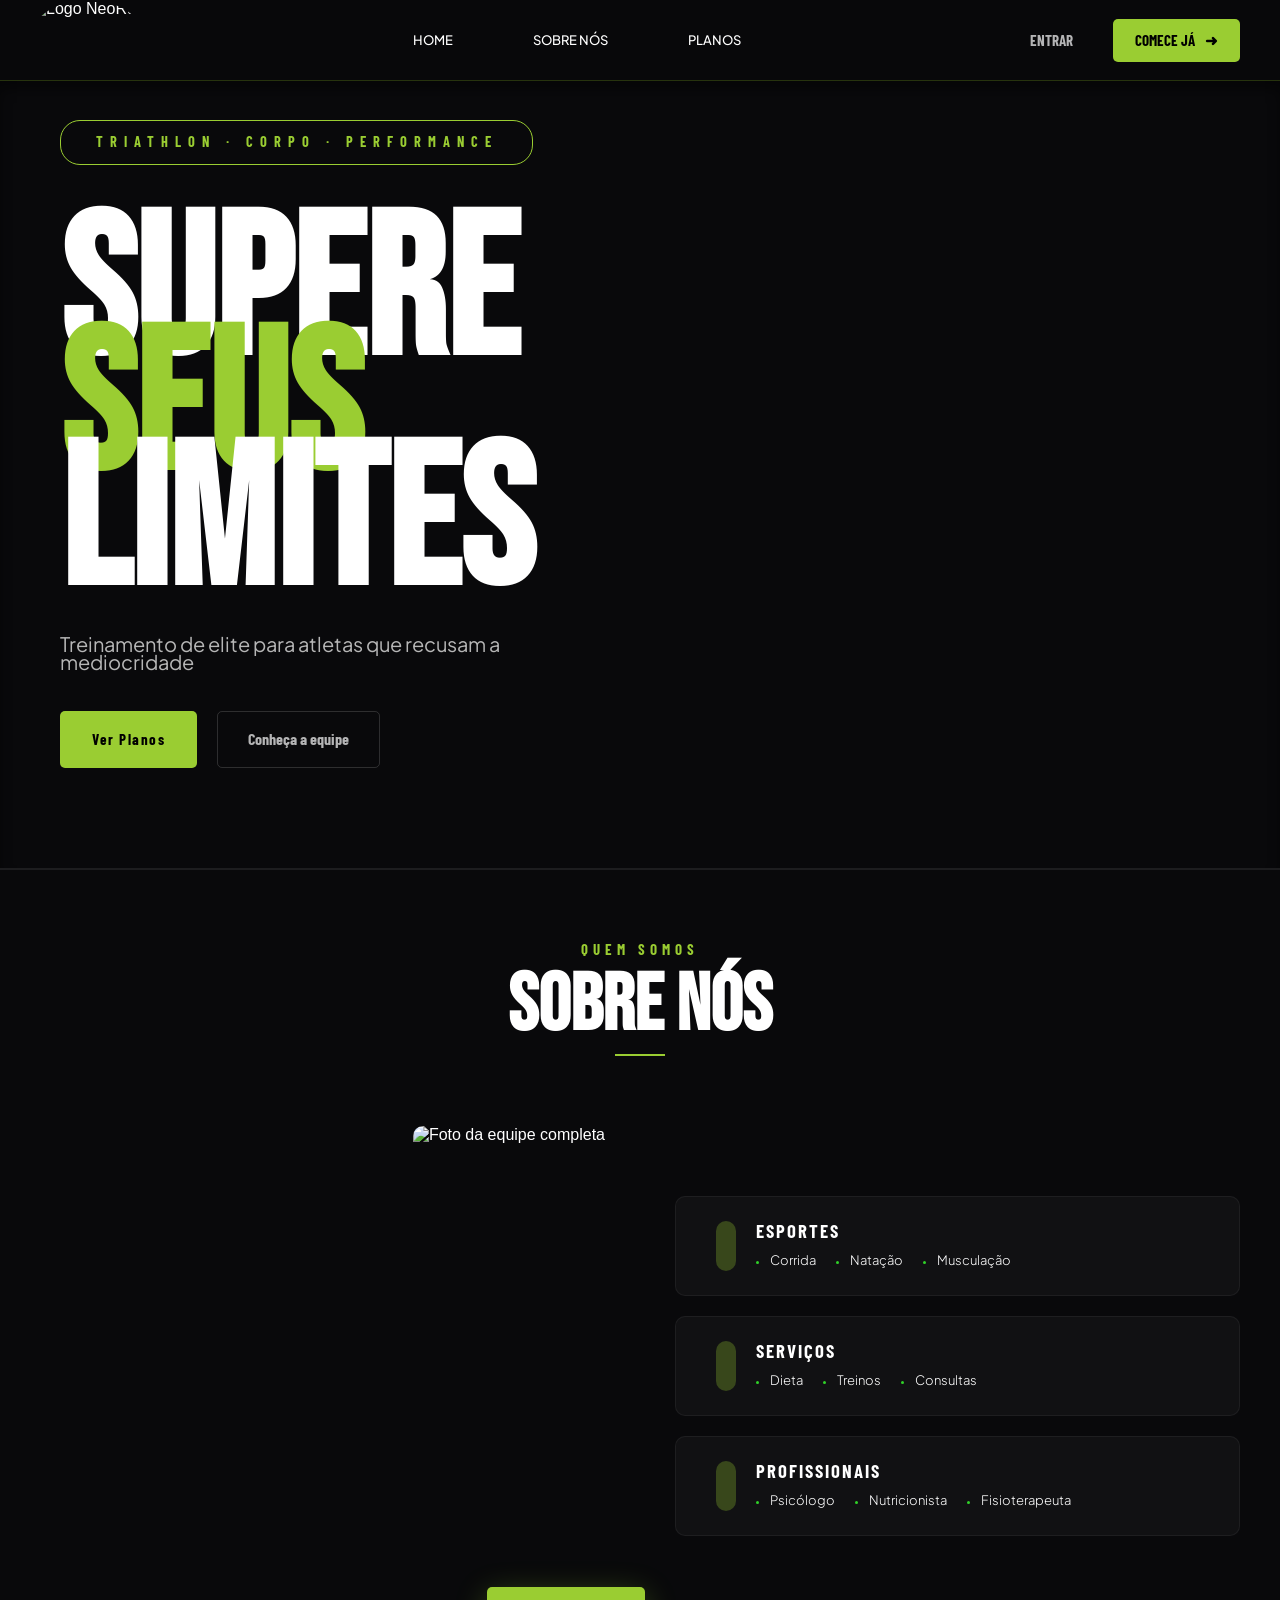
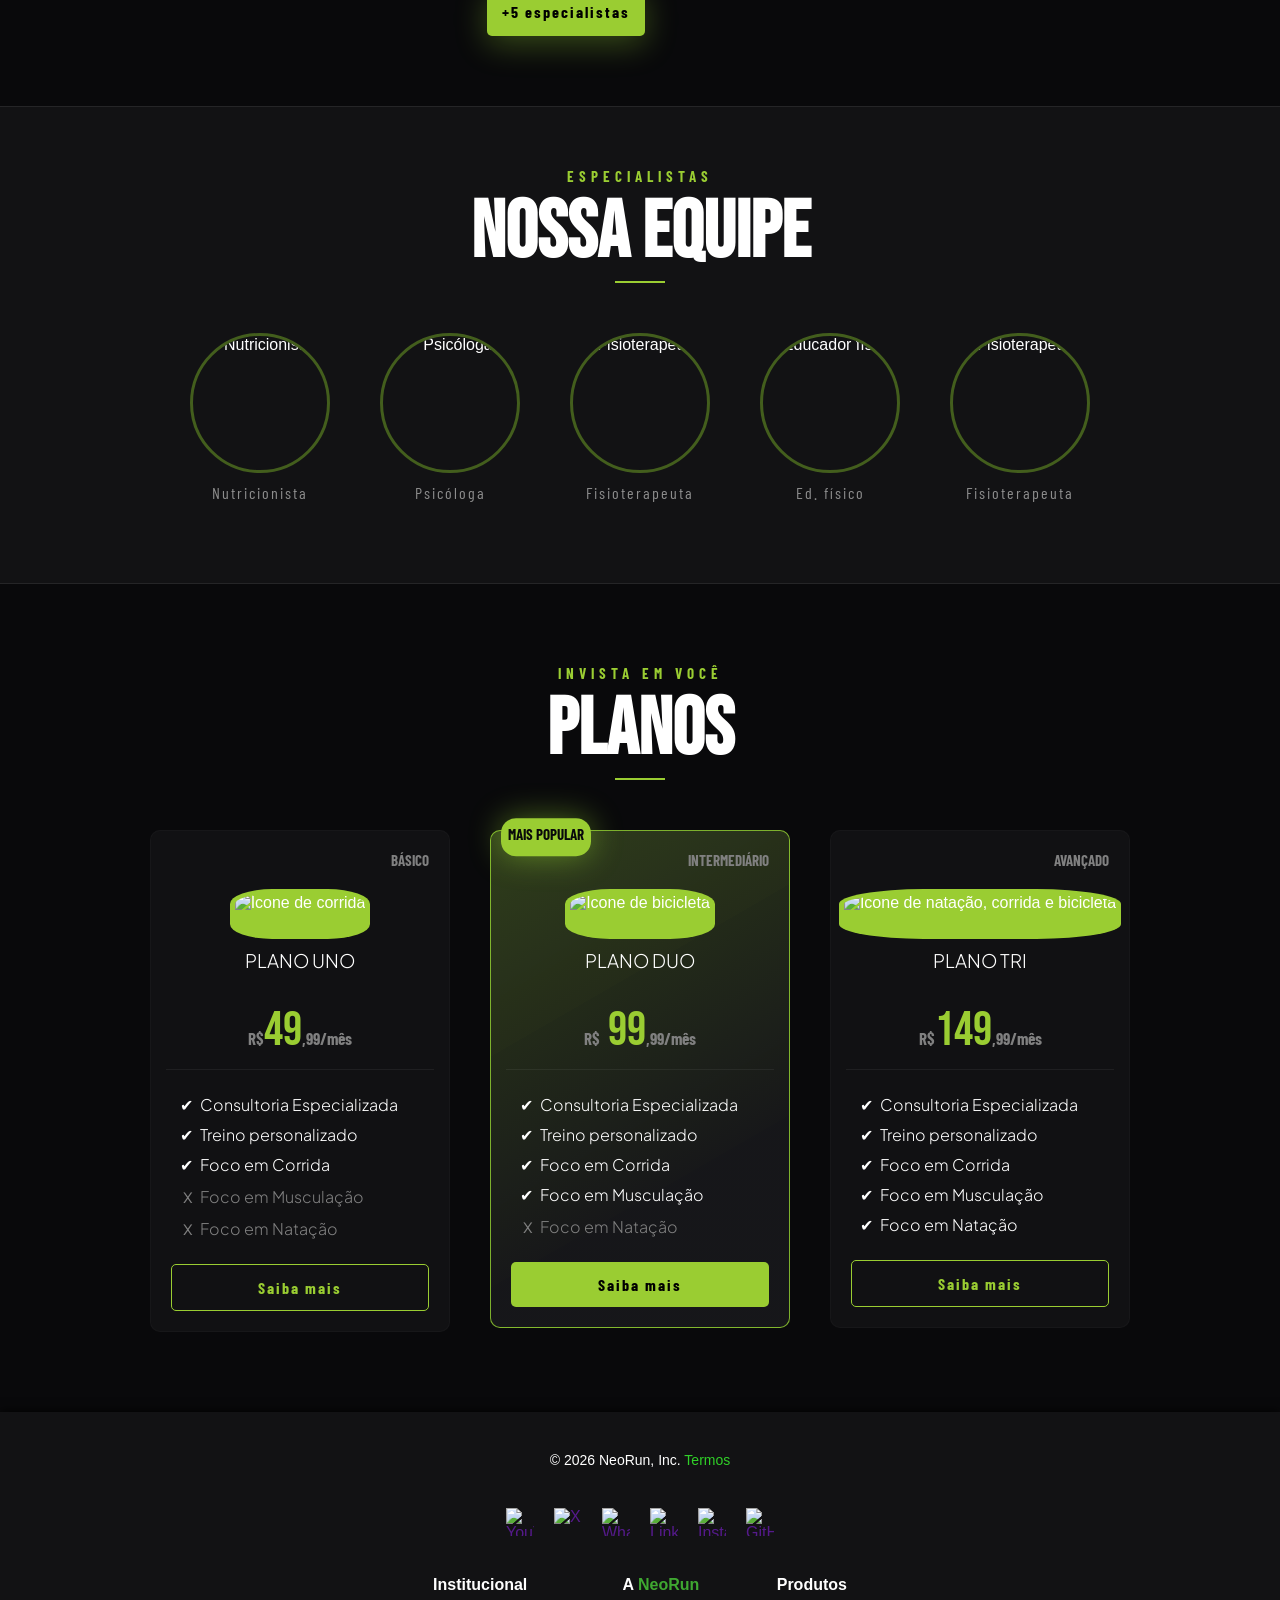
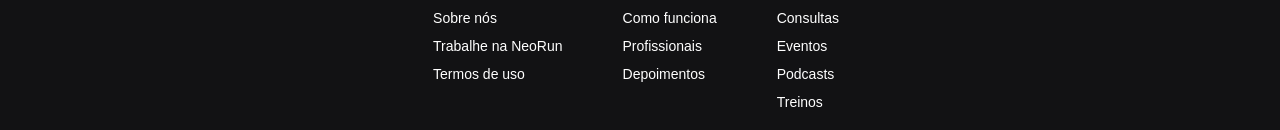
==== index.html @ 5eca9088 "entrar/login/cadastro" ====
<!DOCTYPE html>
<html lang="pt-br">

<head>
    <meta charset="UTF-8">
    <meta name="viewport" content="width=device-width, initial-scale=1.0">
    <link rel="stylesheet" href="css/style.css">
    <link rel="shortcut icon" href="img/favicon.ico" type="image/x-icon">
    <title>NeoRun</title>
</head>

<body>

    <!-- ── CABEÇALHO ─────────────────────────────────── -->
    
    <header class="header">
        
        <nav class="nav">
            <picture class="logo">
                <div class="fundo"></div>
                <img src="img/logo-neorun.png" alt="Logo NeoRun">
            </picture>

            <ul class="menu">
                <li><a href="#" tabindex="1">HOME</a></li>
                <li><a href="#sobrenos" tabindex="2">SOBRE NÓS</a></li>
                <li><a href="#areaplanos" tabindex="3">PLANOS</a></li>
            </ul>

            <div class="area-login">
                <div class="entrar">
                    <a href="login.html" class="botao-entrar">ENTRAR</a>
                </div>
                
                <div class="comece">
                    <a href="cadastro.html" tabindex="4">
                        COMECE JÁ
                        <span class="seta">➜</span>
                    </a>
                
                </div>
            </div>
            
        </nav>
    </header>

    <main>

        <!-- ── HERO ──────────────────────────────────── -->
        <div class="fundo"></div>
            <section class="hero" >
                
                <div class="hero-conteudo">
                    <span class="textomenor" tabindex="6">TRIATHLON · CORPO · PERFORMANCE</span>
                    <span class="textomaior" tabindex="5">
                    <div class="linha">SUPERE</div>
                    <div class="linha-verde">SEUS</div>
                    <div class="linha">LIMITES</div>  
                    </span>
                    <span class="slogan">
                        Treinamento de elite para atletas que recusam a <br>mediocridade
                    </span>
                    <div class="link-plano-equipe">
                        <a href="#areaplanos" class="link-plano">Ver Planos</a>
                        <a href="" class="link-equipe">Conheça a equipe</a>
                    </div>
                </div>
                
            </section>
      
        

        <!-- ── SOBRE NÓS ─────────────────────────────── -->
        <section class="sobrenos" id="sobrenos" aria-labelledby="titulo-sobrenos">
            <div class="titulos">
                <h3>QUEM SOMOS</h3>
                <h2 id="titulo-sobrenos" tabindex="7">SOBRE NÓS</h2>
                <hr>
            </div>
        </section>

        <section class="sobre">
            <picture class="profissionais">
                
                <img src="img/foto-equipe.avif" alt="Foto da equipe completa">
                <div class="destaque-equipe">
                    +5 especialistas
                </div>
            </picture>
            
            <div class="areas">
                <div class="area-card">
                    <img src="img/silhueta-do-corredor-correndo-rapido.png" alt="">
                    <div class="informacoes-area">
                        <h3 tabindex="8">ESPORTES</h3>
                        <ul>
                            <li tabindex="9"> Corrida</li>
                            <li tabindex="10">Natação</li>
                            <li tabindex="11">Musculação</li>
                        </ul>
                    </div>
                </div>
                <div class="area-card">
                    <img src="img/lista-de-controle.png" alt="">
                    <div class="informacoes-area">
                        <h3 tabindex="12">SERVIÇOS</h3>
                        <ul>
                            <li tabindex="13"> Dieta</li>
                            <li tabindex="14">Treinos </li>
                            <li tabindex="15">Consultas</li>
                        </ul>
                    </div>
                </div>
                <div class="area-card">
                    <img src="img/paciente.png" alt="">
                    <div class="informacoes-area">
                        <h3 tabindex="16">PROFISSIONAIS</h3>
                        <ul>
                            <li tabindex="17"> Psicólogo </li>
                            <li tabindex="18">Nutricionista </li>
                            <li tabindex="19">Fisioterapeuta</li>
                        </ul>
                    </div>
                    
                </div>
            </div>
        </section>

        <!-- ── EQUIPE ─────────────────────────────────── -->
        <section class="equipe" aria-labelledby="titulo-equipe">
            <div class="titulos">
                <h3>ESPECIALISTAS</h3>
                <h2 tabindex="20">NOSSA EQUIPE</h2>
                <hr>
            </div>
            <div class="membros">
                <div>
                    <img src="img/dr.1.jfif" alt="Nutricionista">
                    <p class="profissao">Nutricionista</p>
                </div>
                <div>
                    <img src="img/dr.2.jfif" alt="Psicóloga">
                    <p class="profissao">Psicóloga</p>
                </div>
                <div>
                    <img src="img/dr.3.jfif" alt="Fisioterapeuta">
                    <p class="profissao">Fisioterapeuta</p>
                </div>
                <div>
                    <img src="img/dr.4.jfif" alt="Educador físico">
                    <p class="profissao">Ed. físico</p>
                </div>
                <div>
                    <img src="img/dr.5.jfif" alt="Fisioterapeuta">
                    <p class="profissao">Fisioterapeuta</p>
                </div>
            </div>
        </section>

        <!-- ── PLANOS ─────────────────────────────────── -->
        <section class="planos" id="areaplanos" aria-labelledby="titulo-planos">
            <div class="titulos">
                <h3>INVISTA EM VOCÊ</h3>
                <h2 id="titulo-planos" tabindex="21">PLANOS</h2>
                <hr>
            </div>
            <div class="cards">

                <article class="card" tabindex="22">
                    <div class="normal">
                        <div class="classe">
                            <h4>BÁSICO</h4>
                        </div>
                        <img src="img/weakness.png" id="verde-baixo" alt="Ícone de corrida">
                        
                        <h3>PLANO UNO</h3>
                        <div class="card-preco">
                            <h2><span>R$</span>49<span>,99/mês</span></h2>
                        </div>
                        <ul>
                            <li class="check">Consultoria Especializada</li>
                            <li class="check">Treino personalizado</li>
                            <li class="check">Foco em Corrida</li>
                            <li class="bloqueio">Foco em Musculação</li>
                            <li class="bloqueio">Foco em Natação</li>
                        </ul>
                        <a href="cadastro.html" tabindex="23" class="butao-secundario">Saiba mais</a>
                    </div>
                </article>

                <article class="card" tabindex="24">
                    <div class="pop">
                        <div class="classe-popular">
                            <h4 class="popular">MAIS POPULAR</h4>
                            <h4 class="nivel">INTERMEDIÁRIO</h4>
                        
                        </div>
                        
                        <div class="conjunto-classe">
                            <img src="img/biceps.png" id="amarelo-medio" alt="Ícone de bicicleta">
                        
                        </div>
                        
                        <h3>PLANO DUO</h3>
                        <div class="card-preco">
                            <h2><span>R$</span> 99<span>,99/mês</span></h2>
                        </div>
                        <ul>
                            <li class="check">Consultoria Especializada</li>
                            <li class="check">Treino personalizado</li>
                            <li class="check">Foco em Corrida</li>
                            <li class="check">Foco em Musculação</li>
                            <li class="bloqueio">Foco em Natação</li>
                        </ul>
                        <a href="cadastro.html" tabindex="25" class="botao-primario">Saiba mais</a>
                    </div>
                </article>

                <article class="card" tabindex="26">
                   
                    <div class="normal">
                        <div class="classe">
                            <h4>AVANÇADO</h4>
                        </div>
                        <img src="img/muscle.png" id="vermelho-alto" alt="Ícone de natação, corrida e bicicleta">
                        
                        <h3>PLANO TRI</h3>
                        <div class="card-preco">
                            <h2><span>R$</span>149<span>,99/mês</span></h2>
                        </div>
                        <ul>
                            <li class="check">Consultoria Especializada</li>
                            <li class="check">Treino personalizado</li>
                            <li class="check">Foco em Corrida</li>
                            <li class="check">Foco em Musculação</li>
                            <li class="check">Foco em Natação</li>
                        </ul>
                        <a href="cadastro.html" tabindex="27" class="butao-secundario">Saiba mais</a>
                    </div>
                </article>

            </div>
        </section>

    </main>

    <!-- ── RODAPÉ ──────────────────────────────────────── -->
    <footer>
        <div class="foot-text">
            © 2026 NeoRun, Inc. <a href="#">Termos</a>
        </div>

        <div class="foot-social">
            <a href="" aria-label="YouTube"><img src="img/iconeYoutube.png" alt="YouTube"></a>
            <a href="" aria-label="X (Twitter)"><img src="img/twitter-alt.png" alt="X"></a>
            <a href="" aria-label="WhatsApp"><img src="img/whatsapp.png" alt="WhatsApp"></a>
            <a href="" aria-label="LinkedIn"><img src="img/linkedin.png" alt="LinkedIn"></a>
            <a href="" aria-label="Instagram"><img src="img/instagram.png" alt="Instagram"></a>
            <a href="" aria-label="GitHub"><img src="img/github.png" alt="GitHub"></a>
        </div>

        <div class="foot-geral">
            <div class="institucional">
                <h3>Institucional</h3>
                <a href="">Sobre nós</a>
                <a href="">Trabalhe na NeoRun</a>
                <a href="">Termos de uso</a>
            </div>
            <div class="neorun">
                <h3>A <span>NeoRun</span></h3>
                <a href="">Como funciona</a>
                <a href="">Profissionais</a>
                <a href="">Depoimentos</a>
            </div>
            <div class="produto">
                <h3>Produtos</h3>
                <a href="">Consultas</a>
                <a href="">Eventos</a>
                <a href="">Podcasts</a>
                <a href="">Treinos</a>
            </div>
        </div>
    </footer>

    <!-- ── ACESSIBILIDADE VLibras ──────────────────────── -->
    <div vw class="enabled">
        <div vw-access-button class="active"></div>
        <div vw-plugin-wrapper>
            <div class="vw-plugin-top-wrapper"></div>
        </div>
    </div>
    <script src="https://vlibras.gov.br/app/vlibras-plugin.js"></script>
    <script>
        new window.VLibras.Widget('https://vlibras.gov.br/app');
    </script>

</body>

</html>
---- css/style.css ----
@charset "UTF-8";
@import url('https://fonts.googleapis.com/css2?family=Barlow+Condensed:ital,wght@0,100;0,200;0,300;0,400;0,500;0,600;0,700;0,800;0,900;1,100;1,200;1,300;1,400;1,500;1,600;1,700;1,800;1,900&family=Bebas+Neue&family=Plus+Jakarta+Sans:ital,wght@0,200..800;1,200..800&display=swap');

/* ─────────────────────────────────────────────────────
   VARIÁVEIS
───────────────────────────────────────────────────── */
:root {
    --fonte-padrao:    Arial, Helvetica, sans-serif;
    --fonte-plus:  "Plus Jakarta Sans", sans-serif;
    --fonte-condesed: "Barlow Condensed", sans-serif;
    --fonte-bebas: "Bebas Neue",sans-serif;
    --verde-destaque:   yellowgreen;
    --verde-secundario: #30d128;
    --verde-primario:   #3fa831;

    --preto-claro:  rgba(32, 33, 36, 0.376);
    --preto-escuro: #09090b;
}

/* ─────────────────────────────────────────────────────
   RESET
───────────────────────────────────────────────────── */
* {
    margin: 0;
    padding: 0;
    box-sizing: border-box;
}

/* text-decoration e font-family não pertencem ao reset global —
   devem ser declarados nos seletores específicos */

html {
    scroll-behavior: smooth;
    font-family: var(--fonte-padrao);
    font-size: 16px;
}

body {
    background-color: var(--preto-escuro);
    color: white;
    font-size: 1rem;
    font-weight: 300;
}

img {
    display: block;
    max-width: 100%;
}

a {
    text-decoration: none;
}

ul {
    list-style: none;
}

/* ─────────────────────────────────────────────────────
   CABEÇALHO / NAV
───────────────────────────────────────────────────── */

.header {
    background-color: #09090bab;
    backdrop-filter: blur(16px);
    width: 100%;
    position: fixed;
    z-index: 1;
    border-bottom: rgb(39, 51, 14) solid 1px;
}


.nav {
    display: flex;
    justify-content: space-between;
    align-items: center;
    height: 100%;
}

/* Logo */
.logo {
    display: flex;
    height: 80px;
}

.logo img {
    border-radius: 50%;
    margin-left: 30px;
}

/* Menu */
.menu {
    display: flex;
    flex-wrap: wrap;
    gap: 10px;
}

.menu li {
    list-style: none;
    margin: 0 25px;
    transition: transform 0.5s ease;
}

.menu li:hover {
    transform: scale(1.2);
}

.menu a {
    color: white;
    font-family: var(--fonte-plus);
    font-weight: 500;
    font-size: small;
    padding: 10px;
    border-radius: 5px;
    transition: color 0.5s ease;
}

.menu a:hover {
    color: var(--verde-destaque);
    
}

.area-login{
    display: flex;
    align-items: center;
    gap: 20px;
}

.botao-entrar{
    color:  rgba(255,255,255,0.7);
    position: relative;
    padding: 5px 20px; 
    font-family: var(--fonte-condesed);
    font-weight: bold;
    font-size: 15px;
    border-radius: 5px;
    transition: 0.35s ease;
}
.botao-entrar::after{
    content: '';
    position: absolute;
    bottom: 0px;
    left: 25%;
    width: 50%;
    height: 2px;
    border-radius: 10px;
    background: var(--verde-destaque);
    transform: translateX(-50%) scaleX(0);
    transition: 0.35s ease;
}
.botao-entrar:hover{
    color: var(--verde-destaque);
}
.botao-entrar:hover::after{
     transform: translateX(0%) scaleX(1);
}

/* Botão "Comece Já" */


.comece a {
    display: inline-flex;
    align-items: center;
    color: black;
    background-color: var(--verde-destaque);
    font-family: var(--fonte-condesed);
    font-size: 15px;
    font-weight: bold; /* era "5" — valor inválido, corrigido para 400 */
    padding: 10px 20px;
    margin-right: 40px;
    border-radius: 5px;
    border: 2px solid transparent;
    transition: background-color 0.5s ease, color 0.5s ease, border-color 0.5s ease;
}

.comece a:hover {
    background-color: transparent;
    color: var(--verde-destaque);
    border: var(--verde-destaque) solid 2px;
}

.comece a .seta{
    margin-left: 10px;
    font-size: 15px;

    transition: transform 0.35s;
}
.comece a:hover .seta{
    transform: translateX(5px);
}
/* ─────────────────────────────────────────────────────
   HERO
───────────────────────────────────────────────────── */
.fundo{
    background-color: #09090b;
    height: 80px;
    
}
.hero {
    width: 100%;
    height: 150%;
    background-image: url("../img/fundoimg.png");
    background-repeat: no-repeat;
    background-size: cover;
    background-position: center;
    box-shadow: inset 0 10px 12px rgba(0, 0, 0, 0.4);
    margin-bottom: 40px;
    padding-left: 10px;
    /* garante que o conteúdo interno seja centralizado */
    display: flex;
    align-items: start;
    flex-direction: column;
    justify-content: end;
    border-bottom: rgba(128, 128, 128, 0.171) solid 2px;
}

.hero-conteudo{
    display: flex;
    flex-direction: column;
    margin-left: 50px;
    line-height: 0.9;
}
.textomenor {
    font-family: var(--fonte-condesed);
    font-size: 0.9rem;
    font-weight: bold;
    padding: 15px;
    margin: 40px 0px;
    color: var(--verde-destaque);
    border:  var(--verde-destaque) solid 1px;
    border-radius: 20px;
    
    letter-spacing: 7px;
    text-align: center
}
.textomaior {
    display: flex;
    flex-direction: column;
    justify-content: start;
    color: white;
    width: 100%;
    font-family: var(--fonte-bebas);
    font-weight:bold;
    font-size: 200px;
    
}
.linha-verde{
    color: var(--verde-destaque);
    line-height: 50px;
}



.slogan{
    color: rgb(182, 182, 182);
    font-family: var(--fonte-plus);
    font-size: 20px;
    font-weight: normal;
    margin: 20px 0px;
}
.link-plano-equipe{
    display: flex;
    gap: 20px;
    flex-wrap: wrap;
    margin: 20px 0px 100px 0px;
}

.link-plano{
    background-color: var(--verde-destaque);
    color: black;
    font-weight: bold;
    font-family: var(--fonte-condesed);
    font-size: 15px;
    letter-spacing: 0.1em;
    border-radius: 5px;
    padding: 20px 30px;
    border: transparent solid 2px;
    transition: 0.35s linear;

}
.link-plano:hover{
    background-color: transparent;
    color: var(--verde-destaque);
    border: var(--verde-destaque) solid 2px;
}
.link-equipe{
    color:  rgba(255,255,255,0.7);
    padding: 20px 30px;
    font-family: var(--fonte-condesed);
    font-weight: bold;
    
    border-radius: 5px;
    border:rgba(255,255,255,0.15) solid 1px;
    transition: 0.35s linear;
}
.link-equipe:hover{
    border: var(--verde-destaque) solid 1px;
    color: var(--verde-destaque);
}
/* ─────────────────────────────────────────────────────
   SOBRE NÓS — título
───────────────────────────────────────────────────── */
.sobrenos {
    display: flex;
    flex-direction: column;
    justify-content: center;
    align-items: center;
    padding: 30px 20px 20px;
    scroll-margin-top: 20px; /* compensa possível header fixo no futuro */
    
}
.titulos{
    display: flex;
    flex-direction: column;
    align-items: center;
    justify-content: center;
}
.titulos h3{
    font-family: var(--fonte-condesed);
    color: var(--verde-destaque);
    font-size: 15px;
    font-weight: bold;
    letter-spacing: 5px;
}
.titulos h2 {
    font-size: 5rem;
    font-family: var(--fonte-bebas);
    
}

.titulos hr{
    width: 50px;
    border: var(--verde-destaque) solid 1px;
    margin-bottom: 50px;
}
/* ─────────────────────────────────────────────────────
   SOBRE NÓS — cards de área
───────────────────────────────────────────────────── */
.sobre {
    display: flex;
    align-items: center;
    justify-content: space-between;
    width: 1200px;
    margin: auto;
    gap: 70px;
    
}

.areas{
    display: flex;
    flex-direction: column;
    gap: 20px;
    align-items: center;
    width: 50%;
}
/* Card de área (esportes / serviços / profissionais) */
.sobre .area-card {
    display: flex;
    align-items: center;
    gap: 20px;
    background-color: var(--preto-claro);
    width: 100%;
    height: 100px;
    padding: 40px;
    border: 1px solid rgba(255, 255, 255, 0.055);
    border-radius: 10px;
    text-align: center;
    
}

.sobre  .area-card img {
    background-color: rgba(153, 205, 50, 0.288);
    padding: 10px;
    height: 50px;
    border-radius: 10px;
}

.sobre  .area-card h3 {
    margin-bottom: 10px;
    font-family: var(--fonte-condesed);
    font-weight: bold;
    text-align: start;
    letter-spacing: 2px;
}
.area-card ul{
    display: flex;
    gap:20px;
    list-style: inside;

}
.sobre .area-card li {
    margin-bottom: 5px;
    font-family: var(--fonte-plus);
    font-weight: 300;
    font-size: 13px;

}
.area-card li::marker{
    font-size: 10px;
    color: #30d128;
    
}

/* Foto da equipe na seção "sobre" */
.profissionais{
    position: relative;
    display: flex;
    align-items: end;
    justify-content: end;
    width: 50%;
}
.profissionais img {
    height: 480px;
    border-radius: 10px;
    object-fit: cover;
}

.destaque-equipe{
    position: absolute;
    bottom: -30px;
    right: -40px;
    background-color: var(--verde-destaque);
    color: black;
    font-family: var(--fonte-condesed);
    font-weight: bold;
    font-size: medium;
    border-radius: 5px;
    padding: 15px;
    box-shadow: 0 8px 32px rgba(163, 230, 53, 0.3);
    letter-spacing: 2px;
    

}
/* ─────────────────────────────────────────────────────
   EQUIPE
───────────────────────────────────────────────────── */
.equipe {
    padding: 60px 0;
    margin-top: 100px;
    text-align: center;
    background-color: var(--preto-claro);
    border-top: rgba(128, 128, 128, 0.171) solid 1px;
    border-bottom:  rgba(128, 128, 128, 0.171) solid 1px;
}


.membros {
    display: flex;
    justify-content: center;
    flex-wrap: wrap;
    gap: 50px;
    margin-bottom: 50px;
}

.membros > div {
    width: 140px;
    height: 140px;
    border-radius: 50%;
    
    
}




.membros img {
    width: 100%;
    height: 100%;
    border-radius: 50%;
    margin-bottom: 10px;
    border:  rgba(172, 255, 47, 0.322) solid 3px;
    transition: transform 0.3s ease, border 0.3s ease-in;
}
.membros  img:hover{
    transform: translateY(-20px);
    border: greenyellow solid 3px;
}
.profissao{
    color: rgb(141, 141, 141);
    font-family: var(--fonte-condesed);
    font-weight: normal;
    letter-spacing: 2px;
}
/* ─────────────────────────────────────────────────────
   PLANOS
───────────────────────────────────────────────────── */
.planos {
    padding: 80px 20px;
    text-align: center;
    background-color: var(--preto-escuro);
    scroll-margin-top: 20px;
}


/* Grid de cards */
.cards {
    display: flex;
    justify-content: center;
    flex-wrap: wrap;
    gap: 40px;
}

/* Card individual */
.card .normal,.pop{
    display: flex;
    flex-direction: column;
    justify-content: center;
    width: 300px;
    
    border: 1px solid rgba(128, 128, 128, 0.055);
    border-radius: 10px;
    color: white;

    background-color: var(--preto-claro);
    transition: border-color 0.5s ease-in-out, transform 0.5s ease;
}
.card .pop{
    border: rgba(162, 230, 53, 0.747) solid 1px;
    background-image: linear-gradient(150deg, rgba(162, 230, 53, 0.212) , var(--preto-claro) 400px);
}
.card .normal:hover {
    border-color: rgba(163, 230, 53, 0.25);
    transform: translateY(-8px);
}
.card .pop:hover {
    
    transform: translateY(-8px);
}

.card  img {
    height: 50px;

    margin: 0 auto 10px;
    background-color: var(--verde-destaque);
    border-radius: 30%;
    padding: 5px;
}

.classe-popular .popular{
    color: #09090b;
    background-color: var(--verde-destaque);
    padding: 7px;
    border-radius: 15px;
    box-shadow: 0 0px 32px rgba(162, 230, 53, 0.438);
    transform: translate(0%, -60%);
}
.classe-popular{
    display: flex;
    justify-content: space-between;
    font-family: var(--fonte-condesed);
    padding: 10px;
    font-size: 15px;
}
.classe-popular .nivel{
    padding: 10px;
    color: gray;
}
.conjunto-classe{
    display: flex;
    justify-content: space-between;
    align-items: center;
}
.conjunto-classe h4{
    color: rgb(141, 141, 141);
    
    font-size: 15px;
    font-family: var(--fonte-condesed);
    font-weight: normal;
}

.classe{
    display: flex;
    justify-content: end;
    color: gray;
    padding: 20px;
    font-family: var(--fonte-condesed);
    font-size: 15px;
}
.card h3 {
    margin-bottom: 10px;
    font-family: var(--fonte-plus);
    font-weight: 300;
}

/* Bloco do preço */
.card-preco {
    display: flex;
    justify-content: center;
    margin: 20px 0 10px;
}

.card-preco > h2 {
    font-size: 3rem;
    font-family: var(--fonte-bebas);
    font-weight: lighter;
    padding-bottom: 10px;
    color: var(--verde-destaque);
    border-bottom: 1px solid rgba(255,255,255,0.06);
    width: 90%;
}
.card-preco span{
    font-family: var(--fonte-condesed);
    font-weight: bold;
    font-size: 17px;
    color: gray;
}

/* Lista de itens do plano */
.card ul {
    margin: 10px 0 auto;
    text-align: left;
}

.card ul li {
    font-family: var(--fonte-plus);
    font-weight: 300;
    line-height: 30px;
    padding-left: 4px;
    margin-left: 15%;
}

.card ul .check {
    list-style-type: "✔ ";
}
.card .bloqueio{
    color: gray;

}
.card .bloqueio::marker {
    content: ' x ';
    font-size: 20px;
    
}

/* Botão do card */
.card .botao-primario {
    display: inline-block;
    margin: 20px;
    padding: 13px;
    color: black;
    font-weight: bold;
    font-family: var(--fonte-condesed);
    background-color: var(--verde-destaque);
    border-radius: 5px;
    letter-spacing: 2px;
    text-align: center;
    transition: background-color 0.3s ease, color 0.3s ease;
}
.botao-primario:hover{
    background-color: rgb(170, 255, 0);
}

.card .butao-secundario{
    background-color: transparent;
    display: inline-block;
    margin: 20px;
    padding: 13px;
    color: var(--verde-destaque);
    font-weight: bold;
    font-family: var(--fonte-condesed);
    background-color: transparent;
    border: var(--verde-destaque) solid 1px; 
    border-radius: 5px;
    letter-spacing: 2px;
    text-align: center;
    transition: background-color 0.3s ease, color 0.3s ease;
}
.card .butao-secundario:hover {
    background-color: var(--verde-destaque) ;
    color:black;
    
}
/* ─────────────────────────────────────────────────────
   RODAPÉ
───────────────────────────────────────────────────── */
footer {
    display: flex;
    flex-direction: column;
    align-items: center;
    gap: 40px;
    padding: 20px;
    background-color: var(--preto-claro);
    box-shadow: 0 0 10px black;
}

/* Texto de copyright */
.foot-text {
    margin-top: 20px;
    font-size: 0.875rem;
    text-align: center;
}

.foot-text a {
    color: var(--verde-secundario);
}

.foot-text a:hover {
    text-decoration: underline;
}

/* Redes sociais */
.foot-social {
    display: flex;
    justify-content: center;
    gap: 20px;
}

.foot-social img {
    height: 28px;
    width: 28px;
    object-fit: contain;
    transition: opacity 0.3s ease;
}

.foot-social a:hover img {
    opacity: 0.75;
}

/* Links institucionais */
.foot-geral {
    display: flex;
    flex-wrap: wrap;
    justify-content: center;
    gap: 60px;
}

.foot-geral > div {
    display: flex;
    flex-direction: column;
    gap: 12px;
}

.foot-geral h3 {
    font-size: 1rem;
    font-weight: 600;
    margin-bottom: 4px;
}

.foot-geral a {
    color: white;
    font-size: 0.875rem;
    transition: color 0.3s ease;
}

.foot-geral a:hover {
    color: var(--verde-secundario);
}

.foot-geral span {
    color: var(--verde-primario);
}
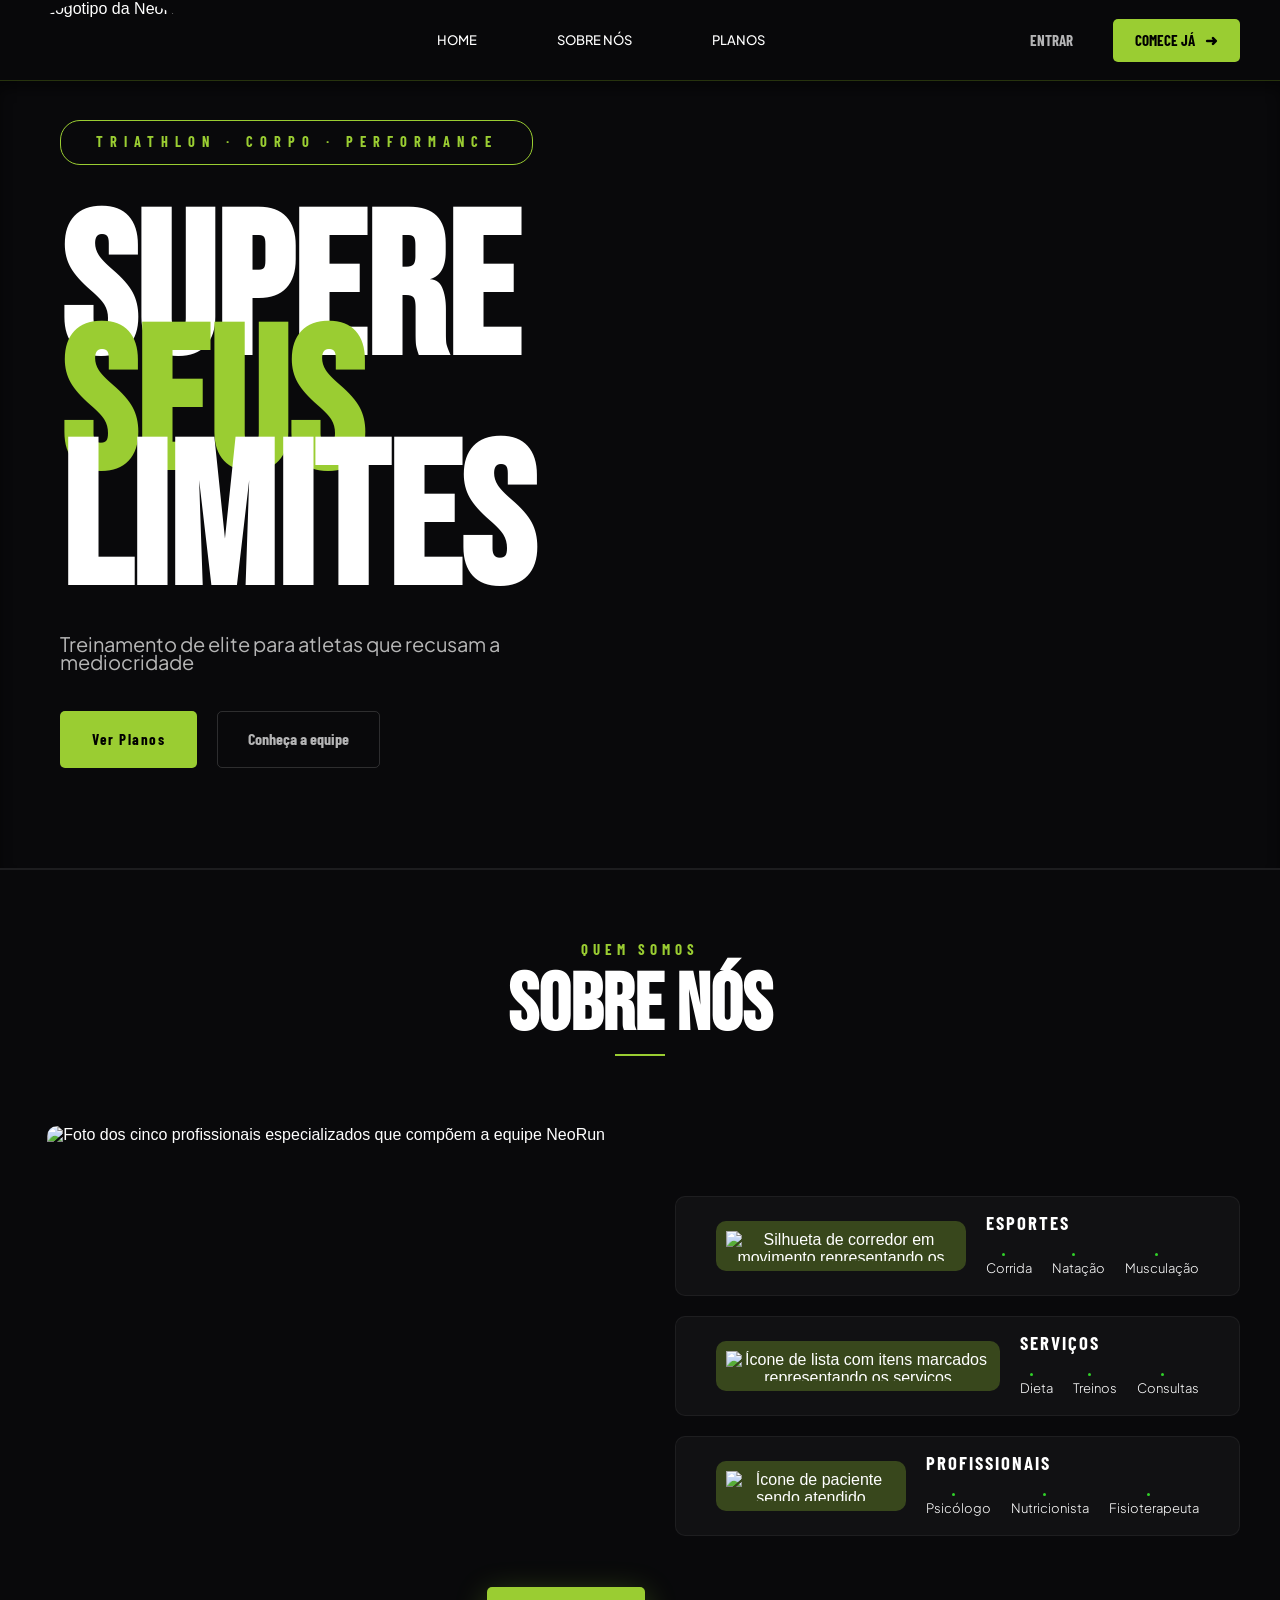
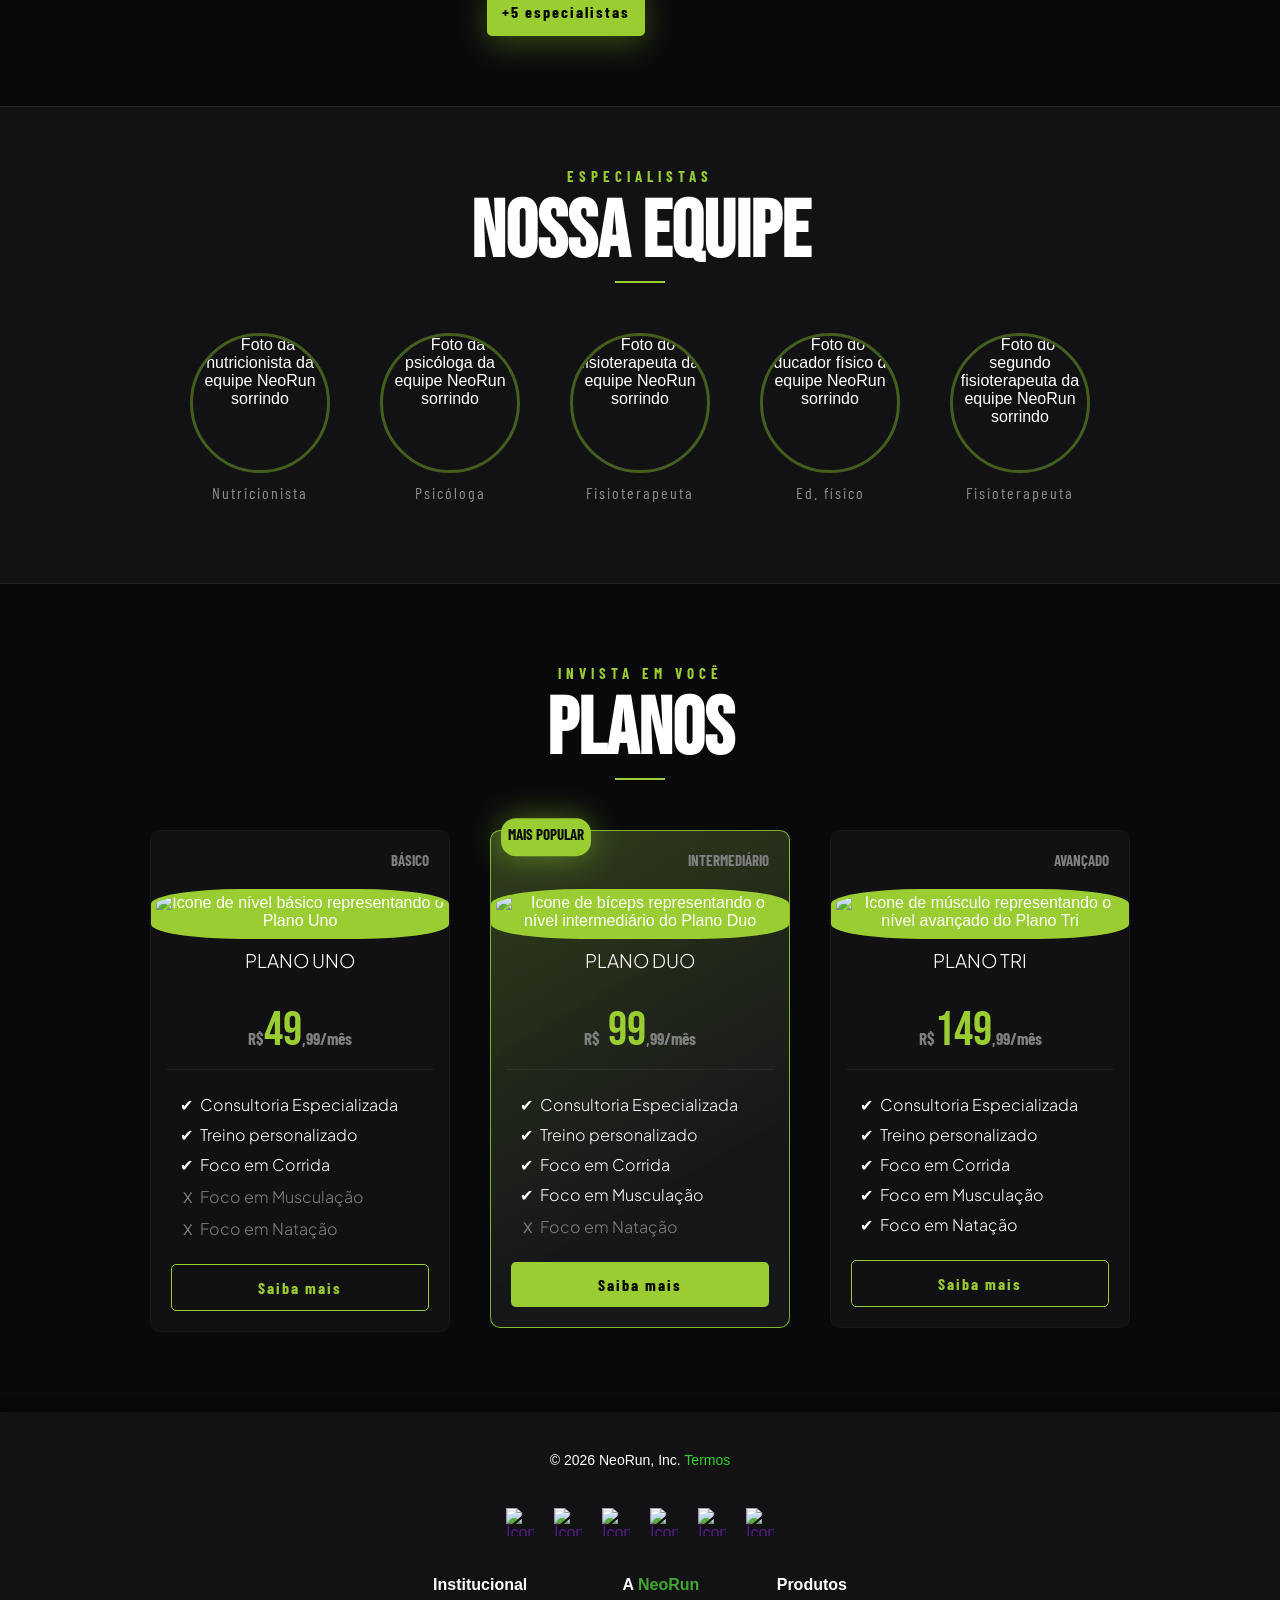
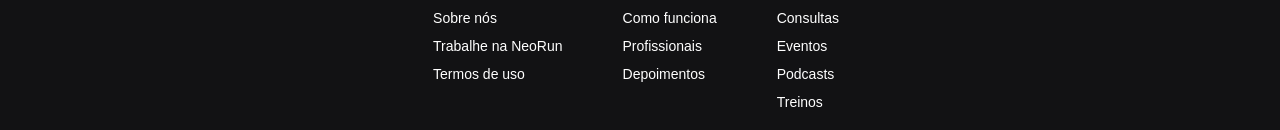
==== commit d751a61c: "acessibilidade" ====
--- a/index.html
+++ b/index.html
@@ -18,7 +18,7 @@
         <nav class="nav">
             <picture class="logo">
                 <div class="fundo"></div>
-                <img src="img/logo-neorun.png" alt="Logo NeoRun">
+                <img src="img/logo-neorun.png" alt="Logotipo da NeoRun">
             </picture>
 
             <ul class="menu">
@@ -29,13 +29,13 @@
 
             <div class="area-login">
                 <div class="entrar">
-                    <a href="login.html" class="botao-entrar">ENTRAR</a>
+                    <a href="login.html" tabindex="4" class="botao-entrar">ENTRAR</a>
                 </div>
                 
                 <div class="comece">
-                    <a href="cadastro.html" tabindex="4">
+                    <a href="cadastro.html" tabindex="5">
                         COMECE JÁ
-                        <span class="seta">➜</span>
+                        <span class="seta" aria-hidden="true">➜</span>
                     </a>
                 
                 </div>
@@ -47,12 +47,12 @@
     <main>
 
         <!-- ── HERO ──────────────────────────────────── -->
-        <div class="fundo"></div>
-            <section class="hero" >
+        <div class="fundo" aria-hidden="true"></div>
+            <section class="hero">
                 
                 <div class="hero-conteudo">
                     <span class="textomenor" tabindex="6">TRIATHLON · CORPO · PERFORMANCE</span>
-                    <span class="textomaior" tabindex="5">
+                    <span class="textomaior" tabindex="7">
                     <div class="linha">SUPERE</div>
                     <div class="linha-verde">SEUS</div>
                     <div class="linha">LIMITES</div>  
@@ -61,8 +61,8 @@
                         Treinamento de elite para atletas que recusam a <br>mediocridade
                     </span>
                     <div class="link-plano-equipe">
-                        <a href="#areaplanos" class="link-plano">Ver Planos</a>
-                        <a href="" class="link-equipe">Conheça a equipe</a>
+                        <a href="#areaplanos" tabindex="8" class="link-plano">Ver Planos</a>
+                        <a href="" tabindex="9" class="link-equipe">Conheça a equipe</a>
                     </div>
                 </div>
                 
@@ -74,7 +74,7 @@
         <section class="sobrenos" id="sobrenos" aria-labelledby="titulo-sobrenos">
             <div class="titulos">
                 <h3>QUEM SOMOS</h3>
-                <h2 id="titulo-sobrenos" tabindex="7">SOBRE NÓS</h2>
+                <h2 id="titulo-sobrenos" tabindex="10">SOBRE NÓS</h2>
                 <hr>
             </div>
         </section>
@@ -82,7 +82,7 @@
         <section class="sobre">
             <picture class="profissionais">
                 
-                <img src="img/foto-equipe.avif" alt="Foto da equipe completa">
+                <img src="img/foto-equipe.avif" alt="Foto dos cinco profissionais especializados que compõem a equipe NeoRun">
                 <div class="destaque-equipe">
                     +5 especialistas
                 </div>
@@ -90,35 +90,35 @@
             
             <div class="areas">
                 <div class="area-card">
-                    <img src="img/silhueta-do-corredor-correndo-rapido.png" alt="">
+                    <img src="img/silhueta-do-corredor-correndo-rapido.png" alt="Silhueta de corredor em movimento representando os esportes oferecidos">
                     <div class="informacoes-area">
-                        <h3 tabindex="8">ESPORTES</h3>
-                        <ul>
-                            <li tabindex="9"> Corrida</li>
-                            <li tabindex="10">Natação</li>
-                            <li tabindex="11">Musculação</li>
+                        <h3 tabindex="11">ESPORTES</h3>
+                        <ul>
+                            <li tabindex="12">Corrida</li>
+                            <li tabindex="13">Natação</li>
+                            <li tabindex="14">Musculação</li>
                         </ul>
                     </div>
                 </div>
                 <div class="area-card">
-                    <img src="img/lista-de-controle.png" alt="">
+                    <img src="img/lista-de-controle.png" alt="Ícone de lista com itens marcados representando os serviços disponíveis">
                     <div class="informacoes-area">
-                        <h3 tabindex="12">SERVIÇOS</h3>
-                        <ul>
-                            <li tabindex="13"> Dieta</li>
-                            <li tabindex="14">Treinos </li>
-                            <li tabindex="15">Consultas</li>
+                        <h3 tabindex="15">SERVIÇOS</h3>
+                        <ul>
+                            <li tabindex="16">Dieta</li>
+                            <li tabindex="17">Treinos</li>
+                            <li tabindex="18">Consultas</li>
                         </ul>
                     </div>
                 </div>
                 <div class="area-card">
-                    <img src="img/paciente.png" alt="">
+                    <img src="img/paciente.png" alt="Ícone de paciente sendo atendido representando os profissionais de saúde disponíveis">
                     <div class="informacoes-area">
-                        <h3 tabindex="16">PROFISSIONAIS</h3>
-                        <ul>
-                            <li tabindex="17"> Psicólogo </li>
-                            <li tabindex="18">Nutricionista </li>
-                            <li tabindex="19">Fisioterapeuta</li>
+                        <h3 tabindex="19">PROFISSIONAIS</h3>
+                        <ul>
+                            <li tabindex="20">Psicólogo</li>
+                            <li tabindex="21">Nutricionista</li>
+                            <li tabindex="22">Fisioterapeuta</li>
                         </ul>
                     </div>
                     
@@ -130,28 +130,28 @@
         <section class="equipe" aria-labelledby="titulo-equipe">
             <div class="titulos">
                 <h3>ESPECIALISTAS</h3>
-                <h2 tabindex="20">NOSSA EQUIPE</h2>
+                <h2 tabindex="23">NOSSA EQUIPE</h2>
                 <hr>
             </div>
             <div class="membros">
                 <div>
-                    <img src="img/dr.1.jfif" alt="Nutricionista">
+                    <img src="img/dr.1.jfif" alt="Foto da nutricionista da equipe NeoRun sorrindo">
                     <p class="profissao">Nutricionista</p>
                 </div>
                 <div>
-                    <img src="img/dr.2.jfif" alt="Psicóloga">
+                    <img src="img/dr.2.jfif" alt="Foto da psicóloga da equipe NeoRun sorrindo">
                     <p class="profissao">Psicóloga</p>
                 </div>
                 <div>
-                    <img src="img/dr.3.jfif" alt="Fisioterapeuta">
+                    <img src="img/dr.3.jfif" alt="Foto do fisioterapeuta da equipe NeoRun sorrindo">
                     <p class="profissao">Fisioterapeuta</p>
                 </div>
                 <div>
-                    <img src="img/dr.4.jfif" alt="Educador físico">
+                    <img src="img/dr.4.jfif" alt="Foto do educador físico da equipe NeoRun sorrindo">
                     <p class="profissao">Ed. físico</p>
                 </div>
                 <div>
-                    <img src="img/dr.5.jfif" alt="Fisioterapeuta">
+                    <img src="img/dr.5.jfif" alt="Foto do segundo fisioterapeuta da equipe NeoRun sorrindo">
                     <p class="profissao">Fisioterapeuta</p>
                 </div>
             </div>
@@ -161,17 +161,17 @@
         <section class="planos" id="areaplanos" aria-labelledby="titulo-planos">
             <div class="titulos">
                 <h3>INVISTA EM VOCÊ</h3>
-                <h2 id="titulo-planos" tabindex="21">PLANOS</h2>
+                <h2 id="titulo-planos" tabindex="24">PLANOS</h2>
                 <hr>
             </div>
             <div class="cards">
 
-                <article class="card" tabindex="22">
+                <article class="card" tabindex="25">
                     <div class="normal">
                         <div class="classe">
                             <h4>BÁSICO</h4>
                         </div>
-                        <img src="img/weakness.png" id="verde-baixo" alt="Ícone de corrida">
+                        <img src="img/weakness.png" id="verde-baixo" alt="Ícone de nível básico representando o Plano Uno">
                         
                         <h3>PLANO UNO</h3>
                         <div class="card-preco">
@@ -184,11 +184,11 @@
                             <li class="bloqueio">Foco em Musculação</li>
                             <li class="bloqueio">Foco em Natação</li>
                         </ul>
-                        <a href="cadastro.html" tabindex="23" class="butao-secundario">Saiba mais</a>
+                        <a href="" tabindex="26" class="butao-secundario">Saiba mais</a>
                     </div>
                 </article>
 
-                <article class="card" tabindex="24">
+                <article class="card" tabindex="27">
                     <div class="pop">
                         <div class="classe-popular">
                             <h4 class="popular">MAIS POPULAR</h4>
@@ -197,7 +197,7 @@
                         </div>
                         
                         <div class="conjunto-classe">
-                            <img src="img/biceps.png" id="amarelo-medio" alt="Ícone de bicicleta">
+                            <img src="img/biceps.png" id="amarelo-medio" alt="Ícone de bíceps representando o nível intermediário do Plano Duo">
                         
                         </div>
                         
@@ -212,17 +212,17 @@
                             <li class="check">Foco em Musculação</li>
                             <li class="bloqueio">Foco em Natação</li>
                         </ul>
-                        <a href="cadastro.html" tabindex="25" class="botao-primario">Saiba mais</a>
+                        <a href="" tabindex="28" class="botao-primario">Saiba mais</a>
                     </div>
                 </article>
 
-                <article class="card" tabindex="26">
+                <article class="card" tabindex="29">
                    
                     <div class="normal">
                         <div class="classe">
                             <h4>AVANÇADO</h4>
                         </div>
-                        <img src="img/muscle.png" id="vermelho-alto" alt="Ícone de natação, corrida e bicicleta">
+                        <img src="img/muscle.png" id="vermelho-alto" alt="Ícone de músculo representando o nível avançado do Plano Tri">
                         
                         <h3>PLANO TRI</h3>
                         <div class="card-preco">
@@ -235,7 +235,7 @@
                             <li class="check">Foco em Musculação</li>
                             <li class="check">Foco em Natação</li>
                         </ul>
-                        <a href="cadastro.html" tabindex="27" class="butao-secundario">Saiba mais</a>
+                        <a href="" tabindex="30" class="butao-secundario">Saiba mais</a>
                     </div>
                 </article>
 
@@ -251,12 +251,12 @@
         </div>
 
         <div class="foot-social">
-            <a href="" aria-label="YouTube"><img src="img/iconeYoutube.png" alt="YouTube"></a>
-            <a href="" aria-label="X (Twitter)"><img src="img/twitter-alt.png" alt="X"></a>
-            <a href="" aria-label="WhatsApp"><img src="img/whatsapp.png" alt="WhatsApp"></a>
-            <a href="" aria-label="LinkedIn"><img src="img/linkedin.png" alt="LinkedIn"></a>
-            <a href="" aria-label="Instagram"><img src="img/instagram.png" alt="Instagram"></a>
-            <a href="" aria-label="GitHub"><img src="img/github.png" alt="GitHub"></a>
+            <a href="" aria-label="YouTube"><img src="img/iconeYoutube.png" alt="Ícone do YouTube"></a>
+            <a href="" aria-label="X (Twitter)"><img src="img/twitter-alt.png" alt="Ícone do X, anteriormente Twitter"></a>
+            <a href="" aria-label="WhatsApp"><img src="img/whatsapp.png" alt="Ícone do WhatsApp"></a>
+            <a href="" aria-label="LinkedIn"><img src="img/linkedin.png" alt="Ícone do LinkedIn"></a>
+            <a href="" aria-label="Instagram"><img src="img/instagram.png" alt="Ícone do Instagram"></a>
+            <a href="" aria-label="GitHub"><img src="img/github.png" alt="Ícone do GitHub"></a>
         </div>
 
         <div class="foot-geral">
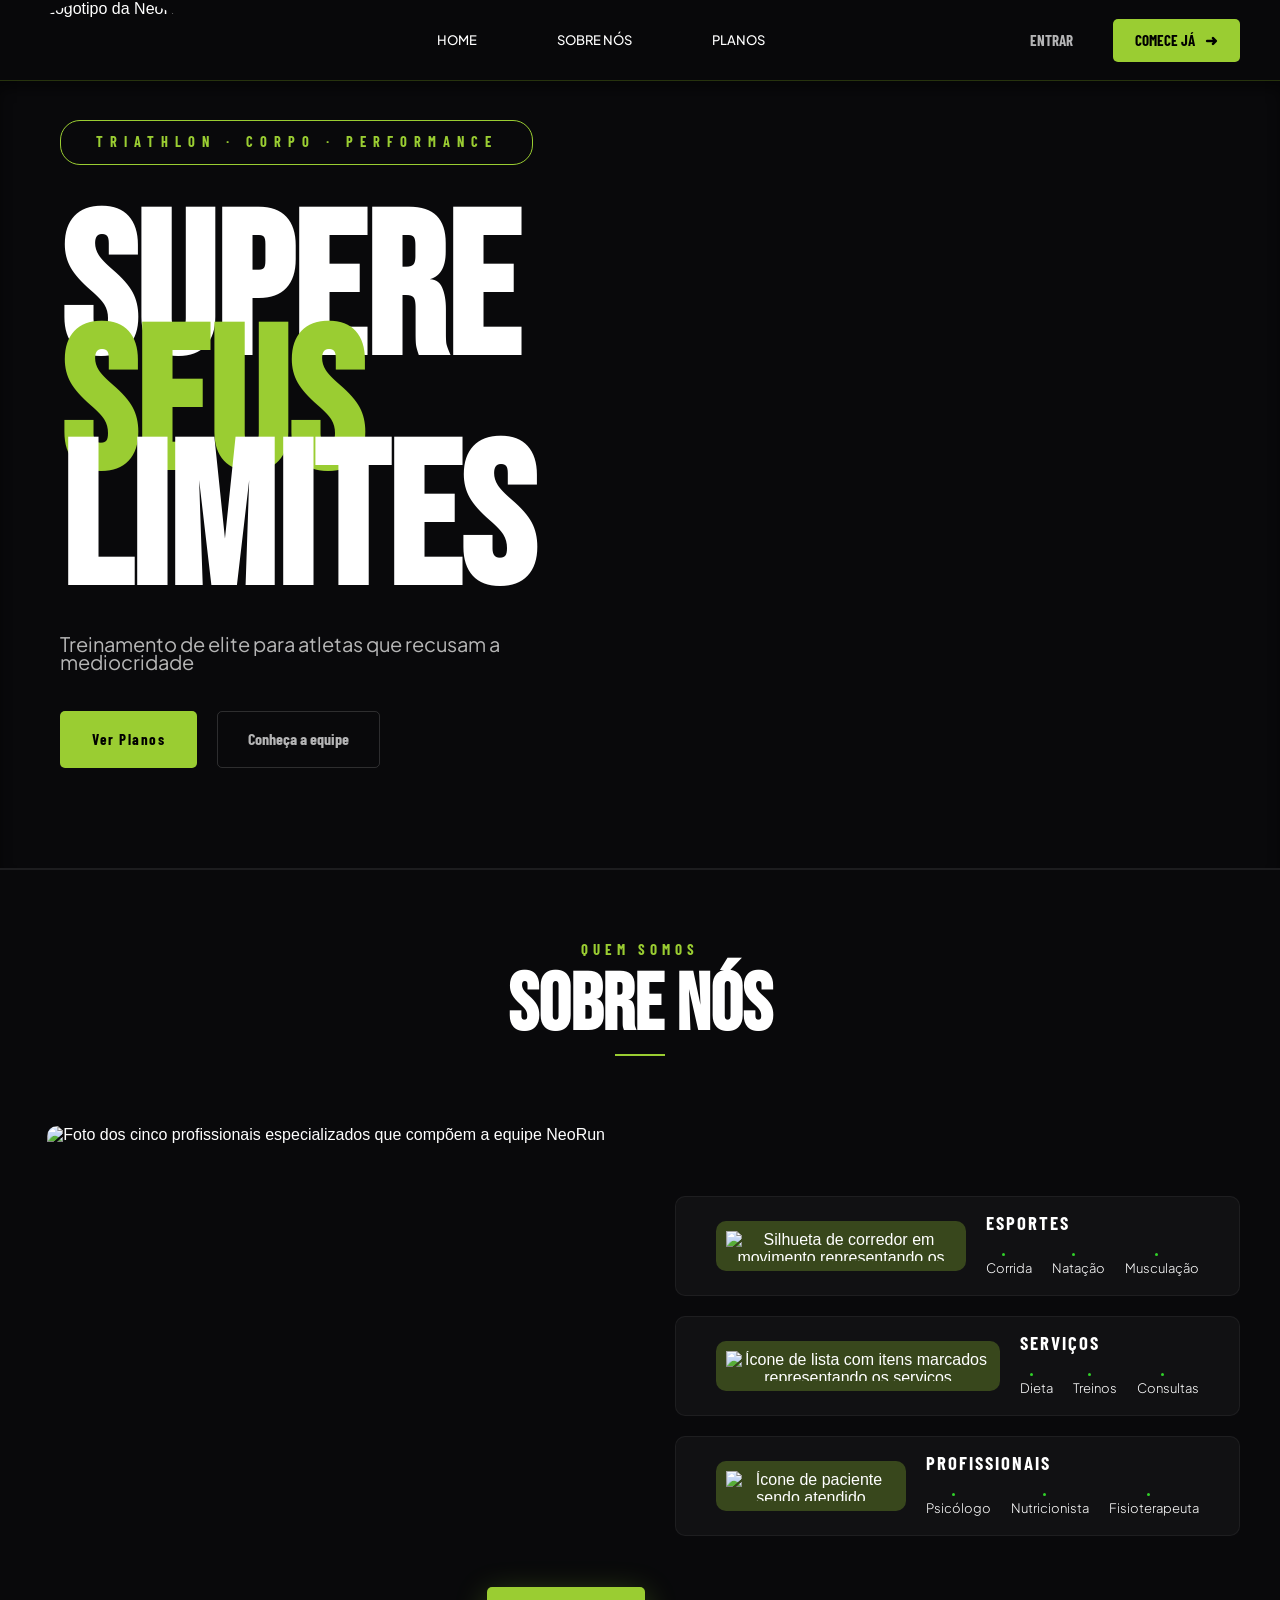
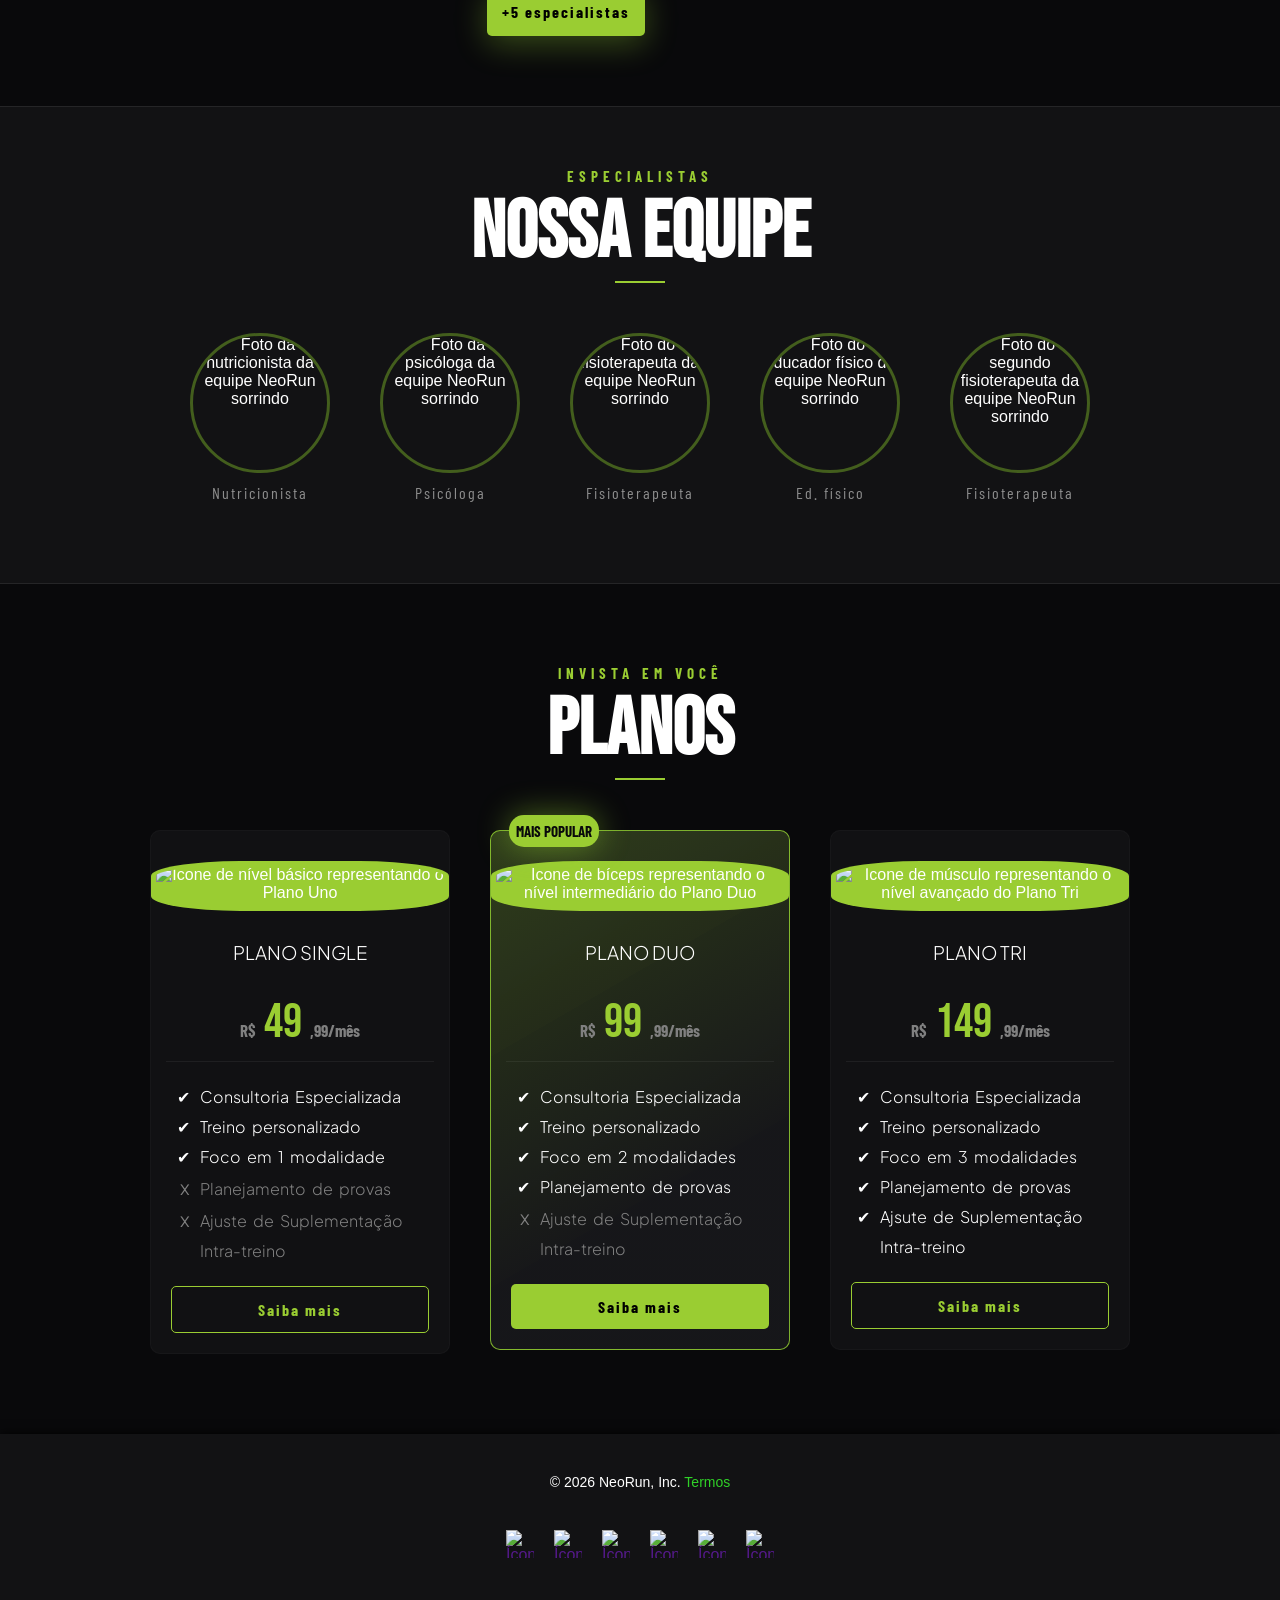
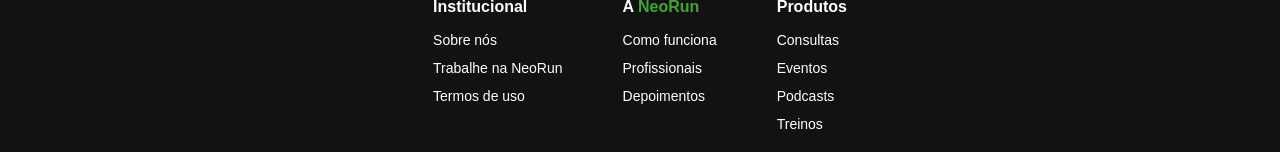
==== commit b9015b5d: "Saiba mais overlay" ====
--- a/index.html
+++ b/index.html
@@ -62,7 +62,7 @@
                     </span>
                     <div class="link-plano-equipe">
                         <a href="#areaplanos" tabindex="8" class="link-plano">Ver Planos</a>
-                        <a href="" tabindex="9" class="link-equipe">Conheça a equipe</a>
+                        <a href="#equipe" tabindex="9" class="link-equipe" >Conheça a equipe</a>
                     </div>
                 </div>
                 
@@ -118,7 +118,7 @@
                         <ul>
                             <li tabindex="20">Psicólogo</li>
                             <li tabindex="21">Nutricionista</li>
-                            <li tabindex="22">Fisioterapeuta</li>
+                            <li tabindex="22" id="equipe">Fisioterapeuta</li>
                         </ul>
                     </div>
                     
@@ -130,7 +130,7 @@
         <section class="equipe" aria-labelledby="titulo-equipe">
             <div class="titulos">
                 <h3>ESPECIALISTAS</h3>
-                <h2 tabindex="23">NOSSA EQUIPE</h2>
+                <h2  tabindex="23">NOSSA EQUIPE</h2>
                 <hr>
             </div>
             <div class="membros">
@@ -168,75 +168,525 @@
 
                 <article class="card" tabindex="25">
                     <div class="normal">
-                        <div class="classe">
-                            <h4>BÁSICO</h4>
-                        </div>
-                        <img src="img/weakness.png" id="verde-baixo" alt="Ícone de nível básico representando o Plano Uno">
                         
-                        <h3>PLANO UNO</h3>
+                        <img src="img/weakness.png"  alt="Ícone de nível básico representando o Plano Uno">
+                        
+                        <h3>PLANO SINGLE</h3>
                         <div class="card-preco">
-                            <h2><span>R$</span>49<span>,99/mês</span></h2>
+                            <h2><span>R$</span> 49 <span>,99/mês</span></h2>
                         </div>
                         <ul>
                             <li class="check">Consultoria Especializada</li>
                             <li class="check">Treino personalizado</li>
-                            <li class="check">Foco em Corrida</li>
-                            <li class="bloqueio">Foco em Musculação</li>
-                            <li class="bloqueio">Foco em Natação</li>
+                            <li class="check">Foco em 1 modalidade</li>
+                            <li class="bloqueio">Planejamento de provas</li>
+                            <li class="bloqueio">Ajuste de Suplementação Intra-treino</li>
                         </ul>
-                        <a href="" tabindex="26" class="butao-secundario">Saiba mais</a>
+                        <a href="#saiba1" tabindex="26" class="butao-secundario">Saiba mais</a>
                     </div>
+                    <section class="saiba-mais1">
+                    <div id="saiba1" class="overlay">
+                            <div class="modal-overlay">
+                                <div class="checkout-container">
+                                    <a href="#areaplanos" class="close-btn"  aria-label="Fechar">
+                                        ✕
+                                    </a>
+                            
+                                    <main class="main-card">
+                                        <section class="left-section">
+                                            <div class="tag">
+                                                <svg xmlns="http://www.w3.org/2000/svg" width="16" height="16" viewBox="0 0 24 24" fill="none" stroke="currentColor" stroke-width="2" stroke-linecap="round" stroke-linejoin="round"><path d="M13 4v.01"/><path d="m14 18-1-5 2-1.5"/><path d="m16 22-2-4"/><path d="m8 22 2-4-2-3-3-1"/><path d="m11.5 8-2 1-1 4"/><path d="M12 11h3l2-2"/></svg>
+                                                PLANO SINGLE
+                                            </div>
+                            
+                                            <h1 class="title">
+                                                Corra mais longe.<br>
+                                                <span class="highlight">Supere seus limites.</span>
+                                            </h1>
+                            
+                                            <p class="subtitle">Um plano completo para todos os níveis de corredores que buscam evolução, saúde e performance.</p>
+                            
+                                            <div class="price-box">
+                                                <span class="price-label">POR APENAS</span>
+                                                <div class="price-value">R$ 49,99<span class="period">/mês</span></div>
+                                                <p class="cancel-text">Cancelamento fácil<br>a qualquer momento.</p>
+                                                <button class="cta-button">Assinar agora</button>
+                                                <div class="secure-payment">
+                                                    <svg xmlns="http://www.w3.org/2000/svg" width="14" height="14" viewBox="0 0 24 24" fill="none" stroke="currentColor" stroke-width="2" stroke-linecap="round" stroke-linejoin="round"><rect x="3" y="11" width="18" height="11" rx="2" ry="2"></rect><path d="M7 11V7a5 5 0 0 1 10 0v4"></path></svg>
+                                                    Pagamento seguro e protegido
+                                                </div>
+                                            </div>
+                                        </section>
+                                        <section class="right-section">
+                                            <h2 class="benefits-title">O que está incluso em <span class="text-green">todos</span> os planos:</h2>
+                                            <ul class="benefits-list">
+                                                <li>
+                                                    <span class="check-icon">✔</span>
+                                                    <div class="benefit-text">
+                                                        <strong>Planilha Completa e Personalizada</strong>
+                                                        <p> Treinos periodizados e estruturados por profissionais especializados na sua modalidade.</p>
+                                                    </div>
+                                                </li>
+                                                <li>
+                                                    <span class="check-icon">✔</span>
+                                                    <div class="benefit-text">
+                                                        <strong> Acompanhamento Presencial</strong>
+                                                        <p> Treine com nossa equipe na tenda presencial durante a semana.</p>
+                                                    </div>
+                                                </li>
+                                                <li>
+                                                    <span class="check-icon">✔</span>
+                                                    <div class="benefit-text">
+                                                        <strong>Sessões de Fortalecimento</strong>
+                                                        <p>Acesso a treinos funcionais e fortalecimento muscular voltados para endurance.</p>
+                                                    </div>
+                                                </li>
+                                                <li>
+                                                    <span class="check-icon">✔</span>
+                                                    <div class="benefit-text">
+                                                        <strong>Acompanhamento de Performance</strong>
+                                                        <p>Monitoramento constante da evolução com feedbacks e ajustes estratégicos.</p>
+                                                    </div>
+                                                </li>
+                                                <li>
+                                                    <span class="check-icon">✔</span>
+                                                    <div class="benefit-text">
+                                                        <strong>Benefícios Exclusivos</strong>
+                                                        <p>Descontos e vantagens em parceiros, eventos e produtos esportivos.</p>
+                                                    </div>
+                                                </li>
+                            
+                                            </ul>
+                                        </section>
+                                        <section class="right-section">
+                                            <h2 class="benefits-title">O que está incluso neste plano:</h2>
+                                            <ul class="benefits-list">
+                                                <li>
+                                                    <span class="check-icon">✔</span>
+                                                    <div class="benefit-text">
+                                                        <strong>Escolha de 1 modalidade:</strong>
+                                                        <p>Corrida / Ciclismo / Natação</p>
+                                                    </div>
+                                                </li>
+                                                <li>
+                                                    <span class="check-icon">✔</span>
+                                                    <div class="benefit-text">
+                                                        <strong>Ajustes periódicos da planilha</strong>
+                                                        <p>Acesso a treinos atualizados e periodizados.</p>
+                                                    </div>
+                                                </li>
+                                                <li>
+                                                    <span class="block-icon">✘</span>
+                                                    <div class="benefit-text">
+                                                        <strong class="block-text">Integração estratégica entre treinos</strong>
+                                                        <p>(ex: corrida + ciclismo sem conflito de carga)</p>
+                                                    </div>
+                                                </li>
+                                                <li>
+                                                    <span class="block-icon">✘</span>
+                                                    <div class="benefit-text">
+                                                        <strong  class="block-text">Planejamento voltado para provas combinadas</strong>
+                                                        <p>(duathlon, aquathlon, etc.)</p>
+                                                    </div>
+                                                </li>
+                                                <li>
+                                                    <span class="block-icon">✘</span>
+                                                    <div class="benefit-text">
+                                                        <strong class="block-text">Acompanhamento de nutrição intra-treino</strong>
+                                                        <p>Hidratação, carboidrato e suplementação durante sessões e provas</p>
+                                                    </div>
+                                                </li>
+                                                <li>
+                                                    <span class="block-icon">✘</span>
+                                                    <div class="benefit-text">
+                                                        <strong class="block-text">Consultoria para equipamentos e estratégia de prova</strong>
+                                                        <p>Benefícios exclusivos em lojas e eventos parceiros.</p>
+                                                    </div>
+                                                </li>
+                                            </ul>
+                                        </section>
+                                    </main>
+                            
+                                    <div class="trust-bar">
+                                        <div class="trust-item">
+                                            <svg xmlns="http://www.w3.org/2000/svg" width="24" height="24" viewBox="0 0 24 24" fill="none" stroke="currentColor" stroke-width="1.5" stroke-linecap="round" stroke-linejoin="round"><path d="M12 22s8-4 8-10V5l-8-3-8 3v7c0 6 8 10 8 10z"></path><path d="m9 12 2 2 4-4"></path></svg>
+                                            <div class="trust-text">
+                                                <strong>7 dias de garantia</strong>
+                                                <p>Satisfação garantida</p>
+                                            </div>
+                                        </div>
+                                        <div class="trust-item">
+                                            <svg xmlns="http://www.w3.org/2000/svg" width="24" height="24" viewBox="0 0 24 24" fill="none" stroke="currentColor" stroke-width="1.5" stroke-linecap="round" stroke-linejoin="round"><rect x="3" y="11" width="18" height="11" rx="2" ry="2"></rect><path d="M7 11V7a5 5 0 0 1 10 0v4"></path></svg>
+                                            <div class="trust-text">
+                                                <strong>Cancelamento fácil</strong>
+                                                <p>A qualquer momento</p>
+                                            </div>
+                                        </div>
+                                        <div class="trust-item">
+                                            <svg xmlns="http://www.w3.org/2000/svg" width="24" height="24" viewBox="0 0 24 24" fill="none" stroke="currentColor" stroke-width="1.5" stroke-linecap="round" stroke-linejoin="round"><path d="M3 18v-6a9 9 0 0 1 18 0v6"></path><path d="M21 19a2 2 0 0 1-2 2h-1a2 2 0 0 1-2-2v-3a2 2 0 0 1 2-2h3zM3 19a2 2 0 0 0 2 2h1a2 2 0 0 0 2-2v-3a2 2 0 0 0-2-2H3z"></path></svg>
+                                            <div class="trust-text">
+                                                <strong>Suporte dedicado</strong>
+                                                <p>Estamos aqui para ajudar</p>
+                                            </div>
+                                        </div>
+                                    </div>
+                            
+                                   
+                                </div>
+                            </div>
+                        </div>
+                    </section>
+                    
                 </article>
 
                 <article class="card" tabindex="27">
                     <div class="pop">
                         <div class="classe-popular">
                             <h4 class="popular">MAIS POPULAR</h4>
-                            <h4 class="nivel">INTERMEDIÁRIO</h4>
-                        
                         </div>
                         
                         <div class="conjunto-classe">
-                            <img src="img/biceps.png" id="amarelo-medio" alt="Ícone de bíceps representando o nível intermediário do Plano Duo">
+                            <img src="img/biceps.png"  alt="Ícone de bíceps representando o nível intermediário do Plano Duo">
                         
                         </div>
                         
                         <h3>PLANO DUO</h3>
                         <div class="card-preco">
-                            <h2><span>R$</span> 99<span>,99/mês</span></h2>
+                            <h2><span>R$</span> 99 <span>,99/mês</span></h2>
                         </div>
                         <ul>
                             <li class="check">Consultoria Especializada</li>
                             <li class="check">Treino personalizado</li>
-                            <li class="check">Foco em Corrida</li>
-                            <li class="check">Foco em Musculação</li>
-                            <li class="bloqueio">Foco em Natação</li>
+                            <li class="check">Foco em 2 modalidades</li>
+                            <li class="check">Planejamento de provas</li>
+                            <li class="bloqueio">Ajuste de Suplementação Intra-treino</li>
                         </ul>
-                        <a href="" tabindex="28" class="botao-primario">Saiba mais</a>
+                        <a href="#saiba2" tabindex="28" class="botao-primario">Saiba mais</a>
                     </div>
+                    <section class="saiba-mais2">
+                    <div id="saiba2" class="overlay">
+                            <div class="modal-overlay">
+                                <div class="checkout-container">
+                                    <a href="#areaplanos" class="close-btn"  aria-label="Fechar">
+                                        ✕
+                                    </a>
+                            
+                                    <main class="main-card">
+                                        <section class="left-section">
+                                            <div class="tag">
+                                                <svg xmlns="http://www.w3.org/2000/svg" width="16" height="16" viewBox="0 0 24 24" fill="none" stroke="currentColor" stroke-width="2" stroke-linecap="round" stroke-linejoin="round"><path d="M13 4v.01"/><path d="m14 18-1-5 2-1.5"/><path d="m16 22-2-4"/><path d="m8 22 2-4-2-3-3-1"/><path d="m11.5 8-2 1-1 4"/><path d="M12 11h3l2-2"/></svg>
+                                                PLANO DUO
+                                            </div>
+                            
+                                            <h1 class="title">
+                                                Corra mais longe.<br>
+                                                <span class="highlight">Supere seus limites.</span>
+                                            </h1>
+                            
+                                            <p class="subtitle">Um plano completo para todos os níveis de corredores que buscam evolução, saúde e performance.</p>
+                            
+                                            <div class="price-box">
+                                                <span class="price-label">POR APENAS</span>
+                                                <div class="price-value">R$ 99,99<span class="period">/mês</span></div>
+                                                <p class="cancel-text">Cancelamento fácil<br>a qualquer momento.</p>
+                                                <button class="cta-button">Assinar agora</button>
+                                                <div class="secure-payment">
+                                                    <svg xmlns="http://www.w3.org/2000/svg" width="14" height="14" viewBox="0 0 24 24" fill="none" stroke="currentColor" stroke-width="2" stroke-linecap="round" stroke-linejoin="round"><rect x="3" y="11" width="18" height="11" rx="2" ry="2"></rect><path d="M7 11V7a5 5 0 0 1 10 0v4"></path></svg>
+                                                    Pagamento seguro e protegido
+                                                </div>
+                                            </div>
+                                        </section>
+                                        <section class="right-section">
+                                            <h2 class="benefits-title">O que está incluso em <span class="text-green">todos</span> os planos:</h2>
+                                            <ul class="benefits-list">
+                                                <li>
+                                                    <span class="check-icon">✔</span>
+                                                    <div class="benefit-text">
+                                                        <strong>Planilha Completa e Personalizada</strong>
+                                                        <p> Treinos periodizados e estruturados por profissionais especializados na sua modalidade.</p>
+                                                    </div>
+                                                </li>
+                                                <li>
+                                                    <span class="check-icon">✔</span>
+                                                    <div class="benefit-text">
+                                                        <strong> Acompanhamento Presencial</strong>
+                                                        <p> Treine com nossa equipe na tenda presencial durante a semana.</p>
+                                                    </div>
+                                                </li>
+                                                <li>
+                                                    <span class="check-icon">✔</span>
+                                                    <div class="benefit-text">
+                                                        <strong>Sessões de Fortalecimento</strong>
+                                                        <p>Acesso a treinos funcionais e fortalecimento muscular voltados para endurance.</p>
+                                                    </div>
+                                                </li>
+                                                <li>
+                                                    <span class="check-icon">✔</span>
+                                                    <div class="benefit-text">
+                                                        <strong>Acompanhamento de Performance</strong>
+                                                        <p>Monitoramento constante da evolução com feedbacks e ajustes estratégicos.</p>
+                                                    </div>
+                                                </li>
+                                                <li>
+                                                    <span class="check-icon">✔</span>
+                                                    <div class="benefit-text">
+                                                        <strong>Benefícios Exclusivos</strong>
+                                                        <p>Descontos e vantagens em parceiros, eventos e produtos esportivos.</p>
+                                                    </div>
+                                                </li>
+                            
+                                            </ul>
+                                        </section>
+                                        <section class="right-section">
+                                            <h2 class="benefits-title">O que está incluso neste plano:</h2>
+                                            <ul class="benefits-list">
+                                                <li>
+                                                    <span class="check-icon">✔</span>
+                                                    <div class="benefit-text">
+                                                        <strong>Escolha de 1 modalidade:</strong>
+                                                        <p>Corrida / Ciclismo / Natação</p>
+                                                    </div>
+                                                </li>
+                                                <li>
+                                                    <span class="check-icon">✔</span>
+                                                    <div class="benefit-text">
+                                                        <strong>Ajustes periódicos da planilha</strong>
+                                                        <p>Acesso a treinos atualizados e periodizados.</p>
+                                                    </div>
+                                                </li>
+                                                <li>
+                                                    <span class="check-icon">✔</span>
+                                                    <div class="benefit-text">
+                                                        <strong >Integração estratégica entre treinos</strong>
+                                                        <p>(ex: corrida + ciclismo sem conflito de carga)</p>
+                                                    </div>
+                                                </li>
+                                                <li>
+                                                    <span class="check-icon">✔</span>
+                                                    <div class="benefit-text">
+                                                        <strong>Planejamento voltado para provas combinadas</strong>
+                                                        <p>(duathlon, aquathlon, etc.)</p>
+                                                    </div>
+                                                </li>
+                                                <li>
+                                                    <span class="block-icon">✘</span>
+                                                    <div class="benefit-text">
+                                                        <strong class="block-text">Acompanhamento de nutrição intra-treino</strong>
+                                                        <p>Hidratação, carboidrato e suplementação durante sessões e provas</p>
+                                                    </div>
+                                                </li>
+                                                <li>
+                                                    <span class="block-icon">✘</span>
+                                                    <div class="benefit-text">
+                                                        <strong class="block-text">Consultoria para equipamentos e estratégia de prova</strong>
+                                                        <p>Benefícios exclusivos em lojas e eventos parceiros.</p>
+                                                    </div>
+                                                </li>
+                                            </ul>
+                                        </section>
+                                    </main>
+                            
+                                    <div class="trust-bar">
+                                        <div class="trust-item">
+                                            <svg xmlns="http://www.w3.org/2000/svg" width="24" height="24" viewBox="0 0 24 24" fill="none" stroke="currentColor" stroke-width="1.5" stroke-linecap="round" stroke-linejoin="round"><path d="M12 22s8-4 8-10V5l-8-3-8 3v7c0 6 8 10 8 10z"></path><path d="m9 12 2 2 4-4"></path></svg>
+                                            <div class="trust-text">
+                                                <strong>7 dias de garantia</strong>
+                                                <p>Satisfação garantida</p>
+                                            </div>
+                                        </div>
+                                        <div class="trust-item">
+                                            <svg xmlns="http://www.w3.org/2000/svg" width="24" height="24" viewBox="0 0 24 24" fill="none" stroke="currentColor" stroke-width="1.5" stroke-linecap="round" stroke-linejoin="round"><rect x="3" y="11" width="18" height="11" rx="2" ry="2"></rect><path d="M7 11V7a5 5 0 0 1 10 0v4"></path></svg>
+                                            <div class="trust-text">
+                                                <strong>Cancelamento fácil</strong>
+                                                <p>A qualquer momento</p>
+                                            </div>
+                                        </div>
+                                        <div class="trust-item">
+                                            <svg xmlns="http://www.w3.org/2000/svg" width="24" height="24" viewBox="0 0 24 24" fill="none" stroke="currentColor" stroke-width="1.5" stroke-linecap="round" stroke-linejoin="round"><path d="M3 18v-6a9 9 0 0 1 18 0v6"></path><path d="M21 19a2 2 0 0 1-2 2h-1a2 2 0 0 1-2-2v-3a2 2 0 0 1 2-2h3zM3 19a2 2 0 0 0 2 2h1a2 2 0 0 0 2-2v-3a2 2 0 0 0-2-2H3z"></path></svg>
+                                            <div class="trust-text">
+                                                <strong>Suporte dedicado</strong>
+                                                <p>Estamos aqui para ajudar</p>
+                                            </div>
+                                        </div>
+                                    </div>
+                            
+                                   
+                                </div>
+                            </div>
+                        </div>
+                    </section>
                 </article>
 
                 <article class="card" tabindex="29">
                    
                     <div class="normal">
-                        <div class="classe">
-                            <h4>AVANÇADO</h4>
-                        </div>
-                        <img src="img/muscle.png" id="vermelho-alto" alt="Ícone de músculo representando o nível avançado do Plano Tri">
+                        <img src="img/muscle.png" alt="Ícone de músculo representando o nível avançado do Plano Tri">
                         
                         <h3>PLANO TRI</h3>
                         <div class="card-preco">
-                            <h2><span>R$</span>149<span>,99/mês</span></h2>
+                            <h2><span>R$</span> 149 <span>,99/mês</span></h2>
                         </div>
                         <ul>
                             <li class="check">Consultoria Especializada</li>
                             <li class="check">Treino personalizado</li>
-                            <li class="check">Foco em Corrida</li>
-                            <li class="check">Foco em Musculação</li>
-                            <li class="check">Foco em Natação</li>
+                            <li class="check">Foco em 3 modalidades</li>
+                            <li class="check">Planejamento de provas</li>
+                            <li class="check">Ajsute de Suplementação Intra-treino</li>
                         </ul>
-                        <a href="" tabindex="30" class="butao-secundario">Saiba mais</a>
+                        <a href="#saiba3" tabindex="30" class="butao-secundario">Saiba mais</a>
                     </div>
+                    <section class="saiba-mais3">
+                    <div id="saiba3" class="overlay">
+                            <div class="modal-overlay">
+                                <div class="checkout-container">
+                                    <a href="#areaplanos" class="close-btn"  aria-label="Fechar">
+                                        ✕
+                                    </a>
+                            
+                                    <main class="main-card">
+                                        <section class="left-section">
+                                            <div class="tag">
+                                                <svg xmlns="http://www.w3.org/2000/svg" width="16" height="16" viewBox="0 0 24 24" fill="none" stroke="currentColor" stroke-width="2" stroke-linecap="round" stroke-linejoin="round"><path d="M13 4v.01"/><path d="m14 18-1-5 2-1.5"/><path d="m16 22-2-4"/><path d="m8 22 2-4-2-3-3-1"/><path d="m11.5 8-2 1-1 4"/><path d="M12 11h3l2-2"/></svg>
+                                                PLANO TRI
+                                            </div>
+                            
+                                            <h1 class="title">
+                                                Corra mais longe.<br>
+                                                <span class="highlight">Supere seus limites.</span>
+                                            </h1>
+                            
+                                            <p class="subtitle">Um plano completo para todos os níveis de corredores que buscam evolução, saúde e performance.</p>
+                            
+                                            <div class="price-box">
+                                                <span class="price-label">POR APENAS</span>
+                                                <div class="price-value">R$ 149,99<span class="period">/mês</span></div>
+                                                <p class="cancel-text">Cancelamento fácil<br>a qualquer momento.</p>
+                                                <button class="cta-button">Assinar agora</button>
+                                                <div class="secure-payment">
+                                                    <svg xmlns="http://www.w3.org/2000/svg" width="14" height="14" viewBox="0 0 24 24" fill="none" stroke="currentColor" stroke-width="2" stroke-linecap="round" stroke-linejoin="round"><rect x="3" y="11" width="18" height="11" rx="2" ry="2"></rect><path d="M7 11V7a5 5 0 0 1 10 0v4"></path></svg>
+                                                    Pagamento seguro e protegido
+                                                </div>
+                                            </div>
+                                        </section>
+                                        <section class="right-section">
+                                            <h2 class="benefits-title">O que está incluso em <span class="text-green">todos</span> os planos:</h2>
+                                            <ul class="benefits-list">
+                                                <li>
+                                                    <span class="check-icon">✔</span>
+                                                    <div class="benefit-text">
+                                                        <strong>Planilha Completa e Personalizada</strong>
+                                                        <p> Treinos periodizados e estruturados por profissionais especializados na sua modalidade.</p>
+                                                    </div>
+                                                </li>
+                                                <li>
+                                                    <span class="check-icon">✔</span>
+                                                    <div class="benefit-text">
+                                                        <strong> Acompanhamento Presencial</strong>
+                                                        <p> Treine com nossa equipe na tenda presencial durante a semana.</p>
+                                                    </div>
+                                                </li>
+                                                <li>
+                                                    <span class="check-icon">✔</span>
+                                                    <div class="benefit-text">
+                                                        <strong>Sessões de Fortalecimento</strong>
+                                                        <p>Acesso a treinos funcionais e fortalecimento muscular voltados para endurance.</p>
+                                                    </div>
+                                                </li>
+                                                <li>
+                                                    <span class="check-icon">✔</span>
+                                                    <div class="benefit-text">
+                                                        <strong>Acompanhamento de Performance</strong>
+                                                        <p>Monitoramento constante da evolução com feedbacks e ajustes estratégicos.</p>
+                                                    </div>
+                                                </li>
+                                                <li>
+                                                    <span class="check-icon">✔</span>
+                                                    <div class="benefit-text">
+                                                        <strong>Benefícios Exclusivos</strong>
+                                                        <p>Descontos e vantagens em parceiros, eventos e produtos esportivos.</p>
+                                                    </div>
+                                                </li>
+                            
+                                            </ul>
+                                        </section>
+                                        <section class="right-section">
+                                            <h2 class="benefits-title">O que está incluso neste plano:</h2>
+                                            <ul class="benefits-list">
+                                                <li>
+                                                    <span class="check-icon">✔</span>
+                                                    <div class="benefit-text">
+                                                        <strong>Escolha de 1 modalidade:</strong>
+                                                        <p>Corrida / Ciclismo / Natação</p>
+                                                    </div>
+                                                </li>
+                                                <li>
+                                                    <span class="check-icon">✔</span>
+                                                    <div class="benefit-text">
+                                                        <strong>Ajustes periódicos da planilha</strong>
+                                                        <p>Acesso a treinos atualizados e periodizados.</p>
+                                                    </div>
+                                                </li>
+                                                <li>
+                                                    <span class="check-icon">✔</span>
+                                                    <div class="benefit-text">
+                                                        <strong>Integração estratégica entre treinos</strong>
+                                                        <p>(ex: corrida + ciclismo sem conflito de carga)</p>
+                                                    </div>
+                                                </li>
+                                                <li>
+                                                    <span class="check-icon">✔</span>
+                                                    <div class="benefit-text">
+                                                        <strong >Planejamento voltado para provas combinadas</strong>
+                                                        <p>(duathlon, aquathlon, etc.)</p>
+                                                    </div>
+                                                </li>
+                                                <li>
+                                                    <span class="check-icon">✔</span>
+                                                    <div class="benefit-text">
+                                                        <strong>Acompanhamento de nutrição intra-treino</strong>
+                                                        <p>Hidratação, carboidrato e suplementação durante sessões e provas</p>
+                                                    </div>
+                                                </li>
+                                                <li>
+                                                    <span class="check-icon">✔</span>
+                                                    <div class="benefit-text">
+                                                        <strong>Consultoria para equipamentos e estratégia de prova</strong>
+                                                        <p>Benefícios exclusivos em lojas e eventos parceiros.</p>
+                                                    </div>
+                                                </li>
+                                            </ul>
+                                        </section>
+                                    </main>
+                            
+                                    <div class="trust-bar">
+                                        <div class="trust-item">
+                                            <svg xmlns="http://www.w3.org/2000/svg" width="24" height="24" viewBox="0 0 24 24" fill="none" stroke="currentColor" stroke-width="1.5" stroke-linecap="round" stroke-linejoin="round"><path d="M12 22s8-4 8-10V5l-8-3-8 3v7c0 6 8 10 8 10z"></path><path d="m9 12 2 2 4-4"></path></svg>
+                                            <div class="trust-text">
+                                                <strong>7 dias de garantia</strong>
+                                                <p>Satisfação garantida</p>
+                                            </div>
+                                        </div>
+                                        <div class="trust-item">
+                                            <svg xmlns="http://www.w3.org/2000/svg" width="24" height="24" viewBox="0 0 24 24" fill="none" stroke="currentColor" stroke-width="1.5" stroke-linecap="round" stroke-linejoin="round"><rect x="3" y="11" width="18" height="11" rx="2" ry="2"></rect><path d="M7 11V7a5 5 0 0 1 10 0v4"></path></svg>
+                                            <div class="trust-text">
+                                                <strong>Cancelamento fácil</strong>
+                                                <p>A qualquer momento</p>
+                                            </div>
+                                        </div>
+                                        <div class="trust-item">
+                                            <svg xmlns="http://www.w3.org/2000/svg" width="24" height="24" viewBox="0 0 24 24" fill="none" stroke="currentColor" stroke-width="1.5" stroke-linecap="round" stroke-linejoin="round"><path d="M3 18v-6a9 9 0 0 1 18 0v6"></path><path d="M21 19a2 2 0 0 1-2 2h-1a2 2 0 0 1-2-2v-3a2 2 0 0 1 2-2h3zM3 19a2 2 0 0 0 2 2h1a2 2 0 0 0 2-2v-3a2 2 0 0 0-2-2H3z"></path></svg>
+                                            <div class="trust-text">
+                                                <strong>Suporte dedicado</strong>
+                                                <p>Estamos aqui para ajudar</p>
+                                            </div>
+                                        </div>
+                                    </div>
+                            
+                                   
+                                </div>
+                            </div>
+                        </div>
+                    </section>
                 </article>
 
             </div>
--- a/css/style.css
+++ b/css/style.css
@@ -459,9 +459,6 @@
     
 }
 
-
-
-
 .membros img {
     width: 100%;
     height: 100%;
@@ -489,8 +486,6 @@
     background-color: var(--preto-escuro);
     scroll-margin-top: 20px;
 }
-
-
 /* Grid de cards */
 .cards {
     display: flex;
@@ -528,32 +523,27 @@
 
 .card  img {
     height: 50px;
-
-    margin: 0 auto 10px;
+    margin: 30px auto;
     background-color: var(--verde-destaque);
     border-radius: 30%;
     padding: 5px;
 }
 
-.classe-popular .popular{
+.popular{
+    position: absolute;
     color: #09090b;
     background-color: var(--verde-destaque);
     padding: 7px;
     border-radius: 15px;
     box-shadow: 0 0px 32px rgba(162, 230, 53, 0.438);
-    transform: translate(0%, -60%);
+    transform: translate(20%, -50%);
 }
 .classe-popular{
     display: flex;
-    justify-content: space-between;
-    font-family: var(--fonte-condesed);
-    padding: 10px;
+    font-family: var(--fonte-condesed);
     font-size: 15px;
 }
-.classe-popular .nivel{
-    padding: 10px;
-    color: gray;
-}
+
 .conjunto-classe{
     display: flex;
     justify-content: space-between;
@@ -567,14 +557,7 @@
     font-weight: normal;
 }
 
-.classe{
-    display: flex;
-    justify-content: end;
-    color: gray;
-    padding: 20px;
-    font-family: var(--fonte-condesed);
-    font-size: 15px;
-}
+
 .card h3 {
     margin-bottom: 10px;
     font-family: var(--fonte-plus);
@@ -616,6 +599,7 @@
     line-height: 30px;
     padding-left: 4px;
     margin-left: 15%;
+    word-spacing: 3px;
 }
 
 .card ul .check {
@@ -669,6 +653,327 @@
     color:black;
     
 }
+
+/* ─────────────────────────────────────────────────────
+   SAIBA MAIS SOBREPOSTO
+───────────────────────────────────────────────────── */
+.overlay{
+    position: fixed;
+    inset: 0;
+    z-index: 2;
+    background-color: #09090b79;
+    backdrop-filter: blur(5px);
+    
+    height: 100%;
+    opacity: 0;
+    visibility: hidden;
+    display: flex;
+    justify-content: center;
+    align-items: center;
+    transition:0.5s;
+}
+.overlay:target{
+    opacity: 1;
+    visibility: visible;
+}
+.modal-overlay {
+    background-color: var(--preto-escuro);
+    max-height: 900px;
+    width: 90%;
+    margin: 10px 0px;
+    display: flex;
+    border-radius: 12px;
+    border: 1px solid rgba(255, 255, 255, 0.1);
+    position: relative;
+    padding: 2.5rem;
+}
+
+
+.close-btn {
+    position: absolute;
+    top: 0.5rem;
+    right: 0.9rem;
+    font-size: 25px;
+    background: transparent;
+    border: none;
+    color: #666;
+    cursor: pointer;
+    transition: color 0.2s;
+}
+
+.close-btn:hover {
+    color: #fff;
+}
+
+
+.main-card {
+    display: flex;
+    gap: 2rem;
+    margin-bottom: 2rem;
+}
+
+
+.left-section {
+    flex: 1;
+    background: linear-gradient(to right, rgba(9, 9, 11, 0.9), rgba(9, 9, 11, 0.1));
+    background-size: cover;
+    background-position: center;
+    border-radius: 12px;
+    padding: 2rem;
+    position: relative;
+    min-height: 450px;
+    display: flex;
+    flex-direction: column;
+}
+
+.tag {
+    display: inline-flex;
+    align-items: center;
+    gap: 0.5rem;
+    color: var(--verde-primario);
+    font-size: 0.8rem;
+    font-weight: 700;
+    letter-spacing: 1px;
+    border: 1px solid var(--verde-primario);
+    padding: 0.4rem 1rem;
+    border-radius: 50px;
+    width: fit-content;
+    margin-bottom: 2rem;
+    background: rgba(63, 168, 49, 0.1);
+}
+
+.title {
+    font-size: 2.5rem;
+    font-weight: 800;
+    line-height: 1.1;
+    margin-bottom: 1rem;
+}
+
+.title .highlight {
+    color: var(--verde-primario);
+}
+
+.subtitle {
+    font-size: 0.9rem;
+    color: #999;
+    max-width: 350px;
+    line-height: 1.5;
+    margin-bottom: auto;
+}
+
+
+.price-box {
+    background-color: var(--preto-claro);
+    border: 1px solid rgba(255, 255, 255, 0.05);
+    border-color: var(--verde-primario);
+    border-radius: 12px;
+    padding: 1.5rem;
+    width: 280px;
+    margin-top: 2rem;
+}
+
+.price-label {
+    font-size: 0.8rem;
+    color: #aaa;
+    font-weight: 600;
+    display: block;
+    margin-bottom: 0.5rem;
+}
+
+.price-value {
+    font-family: var();
+    font-size: 2rem;
+    font-weight: 700;
+    display: flex;
+    align-items: baseline;
+    margin-bottom: 1rem;
+}
+
+.price-value .period {
+    font-family: var(--fonte-plus);
+    font-size: 1rem;
+    color: #aaa;
+    margin-left: 0.2rem;
+    font-weight: 400;
+}
+
+.cancel-text {
+    font-size: 0.85rem;
+    color: #aaa;
+    line-height: 1.4;
+    margin-bottom: 1.5rem;
+}
+
+.cta-button {
+    width: 100%;
+    background-color: var(--verde-secundario);
+    color: #fff;
+    color: #fff;
+    border: none;
+    padding: 1rem;
+    border-radius: 8px;
+    font-weight: 700;
+    font-size: 1rem;
+    cursor: pointer;
+    transition: background-color 0.2s, transform 0.1s;
+    margin-bottom: 1rem;
+}
+
+.cta-button:hover {
+    background-color: var(--verde-destaque);
+    transform: scale(1.02);
+}
+
+.secure-payment {
+    display: flex;
+    align-items: center;
+    justify-content: center;
+    gap: 0.5rem;
+    font-size: 0.75rem;
+    color: #aaa;
+}
+
+
+.right-section {
+    flex: 1;
+    background-color: var(--preto-claro);
+    border-radius: 12px;
+    padding: 2.5rem;
+}
+
+.text-green{
+    color: var(--verde-primario);
+}
+.benefits-title {
+    font-size: 1.2rem;
+    font-weight: 700;
+    margin-bottom: 2rem;
+}
+
+.benefits-list {
+    list-style: none;
+    display: flex;
+    flex-direction: column;
+    gap: 1.5rem;
+}
+
+.benefits-list li {
+    display: flex;
+    align-items: flex-start;
+    gap: 1rem;
+}
+
+.check-icon {
+    color: var(--verde-primario);
+    margin-top: 0.2rem;
+}
+ .block-icon{
+    color: crimson;
+ }
+.benefit-icon-container {
+    background-color: rgba(63, 168, 49, 0.15);
+    color: var(--verde-primario);
+    width: 36px;
+    height: 36px;
+    border-radius: 50%;
+    display: flex;
+    align-items: center;
+    justify-content: center;
+    flex-shrink: 0;
+}
+
+.benefit-icon-container svg {
+    width: 18px;
+    height: 18px;
+}
+
+.benefit-text strong {
+    display: block;
+    font-size: 0.95rem;
+    margin-bottom: 0.2rem;
+    word-spacing: 3px;
+}
+.block-text{
+    color: grey;
+}
+.benefit-text p {
+    font-size: 0.85rem;
+    color: #999;
+    line-height: 1.4;
+}
+
+
+.trust-bar {
+    background-color: var(--preto-claro);
+    border-radius: 12px;
+    padding: 1.5rem 2rem;
+    display: flex;
+    justify-content: space-around;
+    margin-bottom: 1rem;
+}
+
+.trust-item {
+    display: flex;
+    align-items: center;
+    gap: 1rem;
+}
+
+.trust-item svg {
+    color: #666;
+}
+
+.trust-text strong {
+    display: block;
+    font-size: 0.9rem;
+    margin-bottom: 0.2rem;
+}
+
+.trust-text p {
+    font-size: 0.8rem;
+    color: #888;
+}
+
+
+.bottom-banner {
+    display: flex;
+    justify-content: space-between;
+    align-items: center;
+    padding: 1.5rem 0 0 0;
+    border-top: 1px solid rgba(255, 255, 255, 0.05);
+}
+
+.banner-content {
+    display: flex;
+    align-items: center;
+    gap: 1rem;
+}
+
+.banner-text strong {
+    display: block;
+    font-size: 1rem;
+    margin-bottom: 0.2rem;
+}
+
+.banner-text p {
+    font-size: 0.85rem;
+    color: #888;
+}
+
+.outline-btn {
+    background: none;
+    border: 1px solid rgba(255, 255, 255, 0.2);
+    color: #fff;
+    padding: 0.8rem 1.5rem;
+    border-radius: 8px;
+    font-weight: 600;
+    cursor: pointer;
+    transition: all 0.2s;
+}
+
+.outline-btn:hover {
+    border-color: #fff;
+    background: rgba(255, 255, 255, 0.1);
+}
 /* ─────────────────────────────────────────────────────
    RODAPÉ
 ───────────────────────────────────────────────────── */
